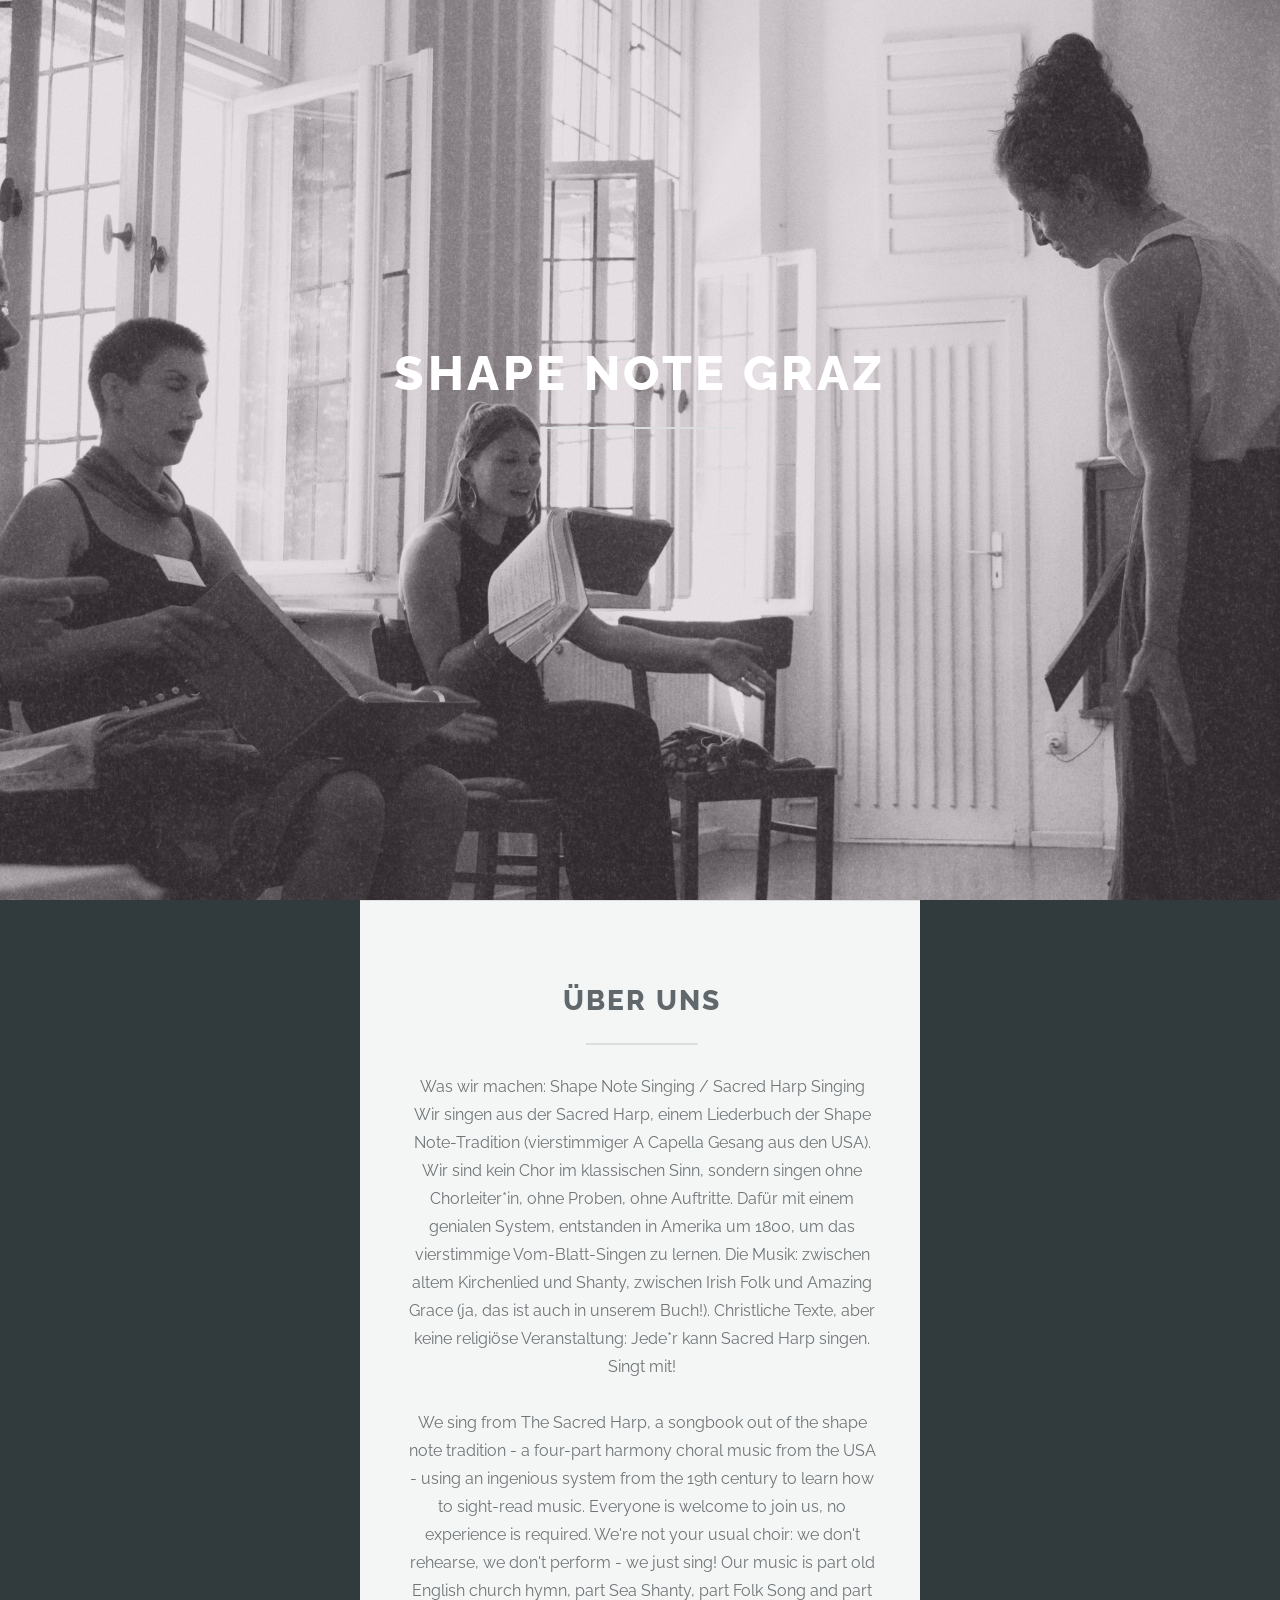
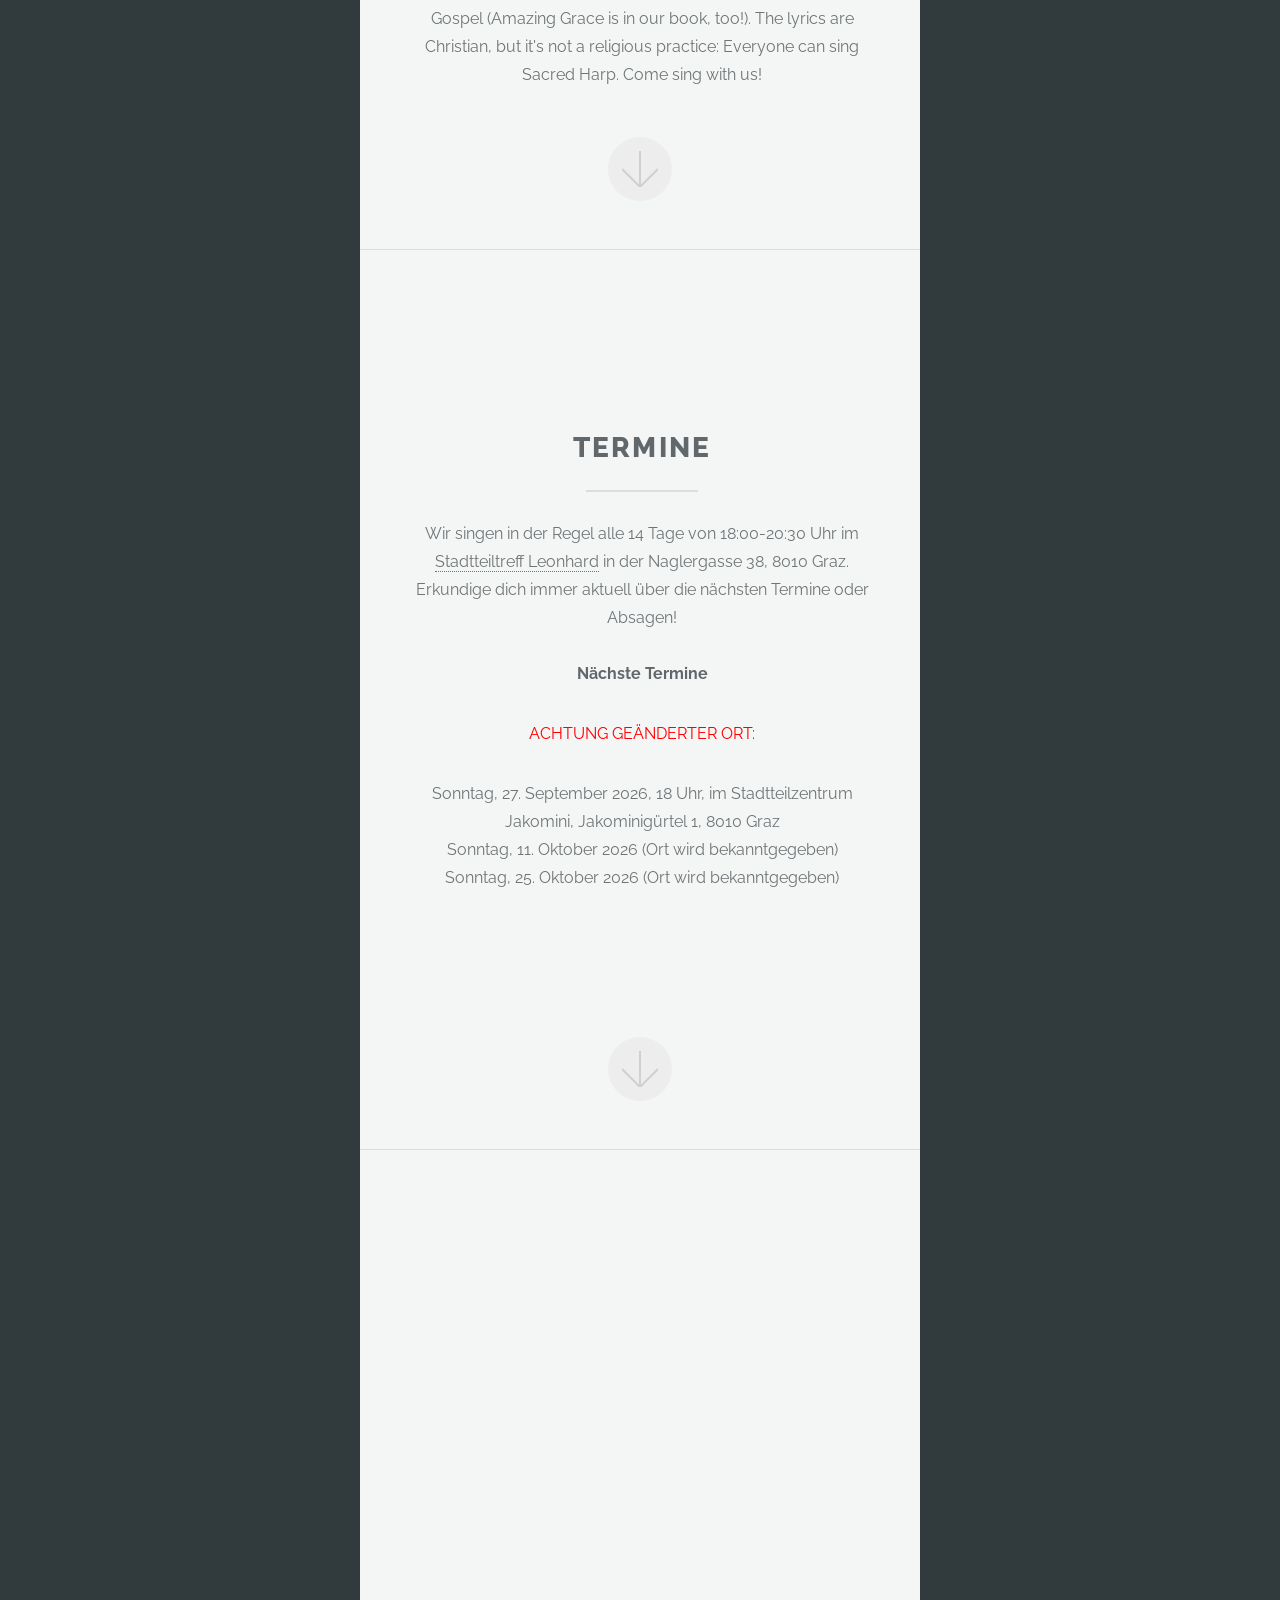
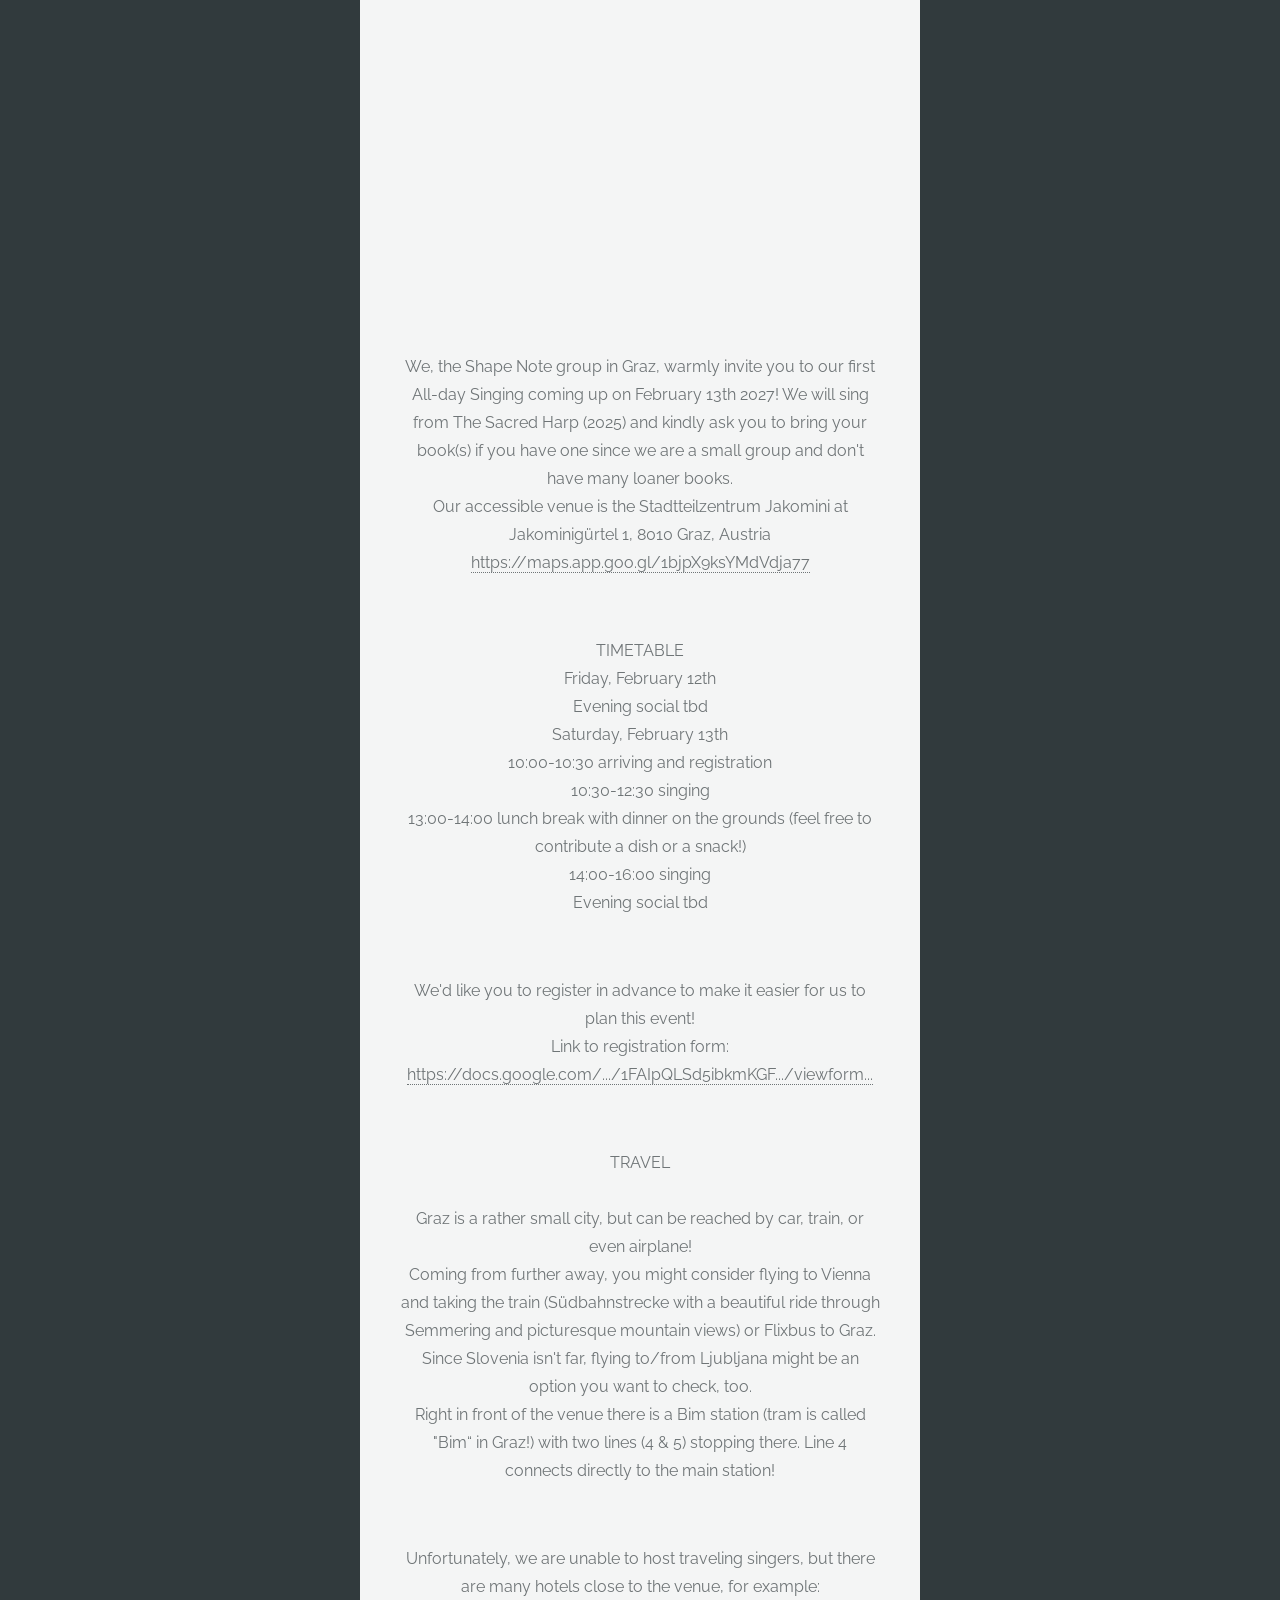
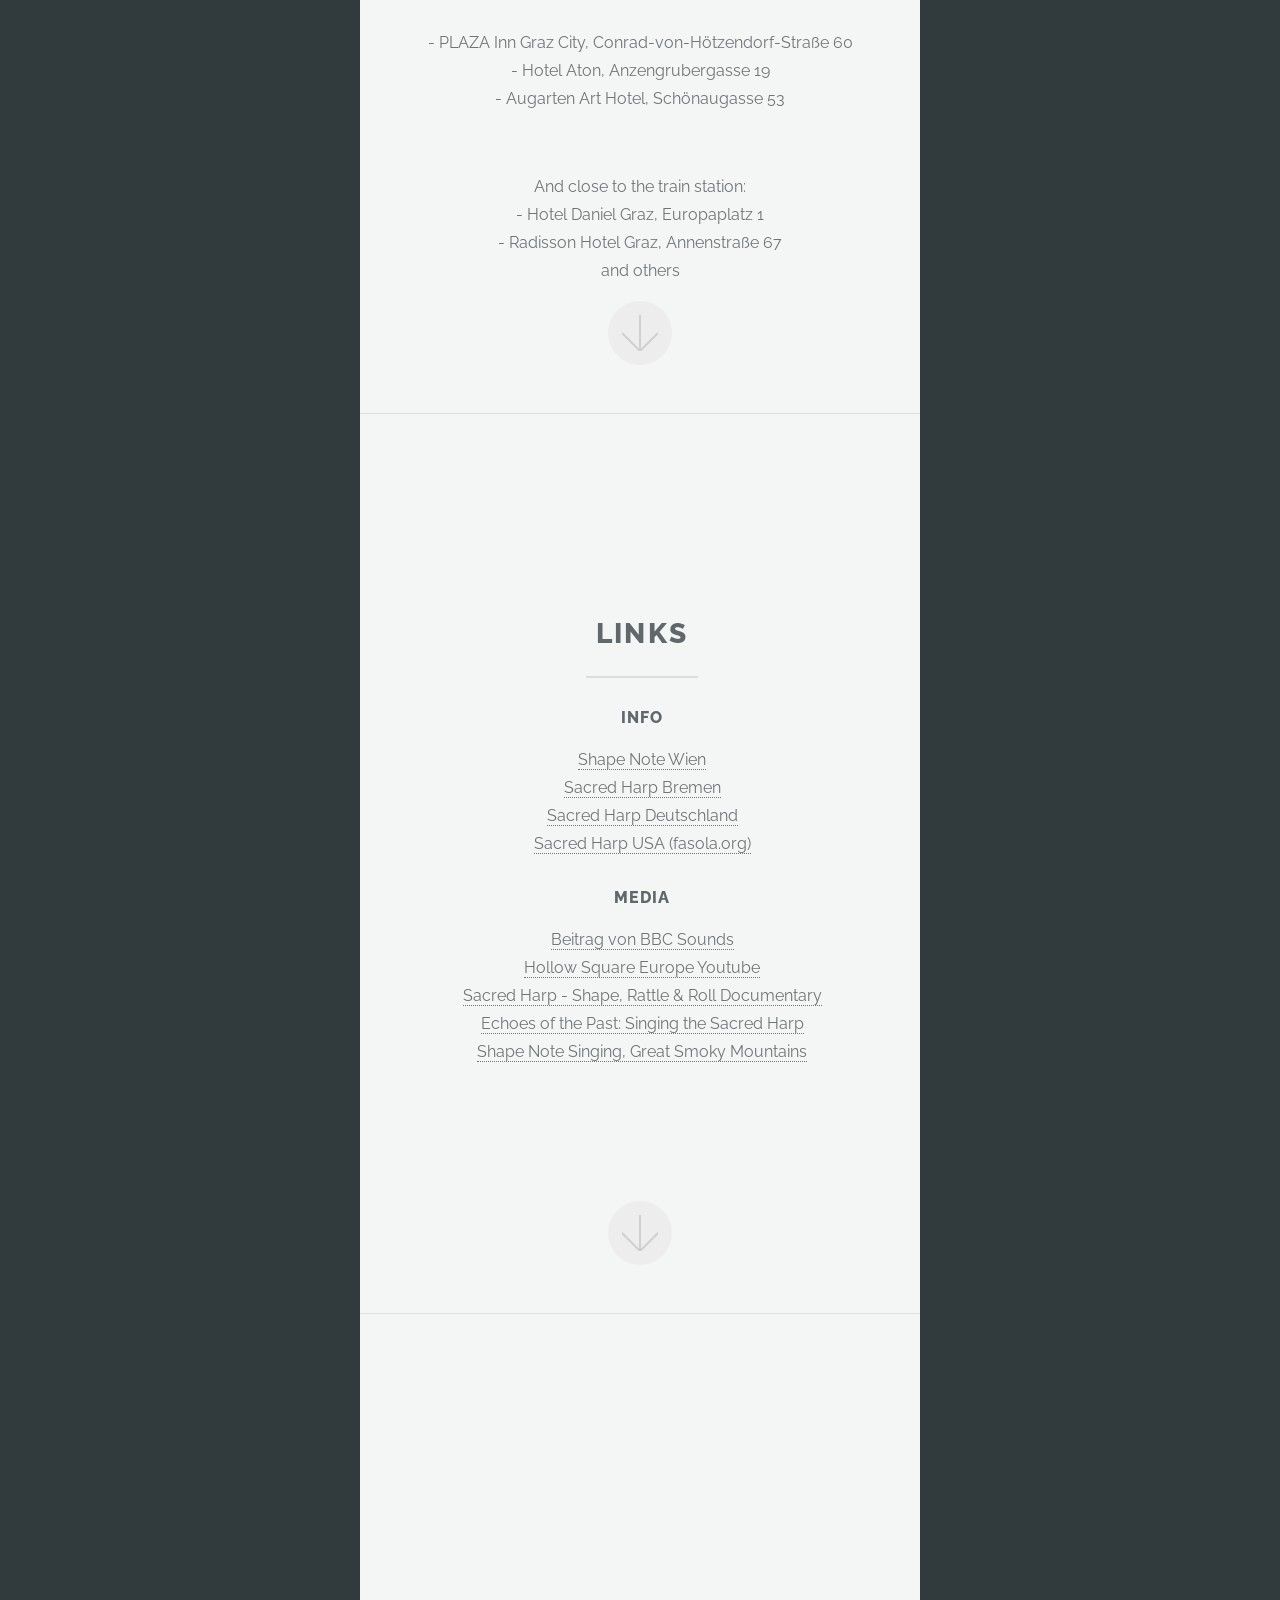
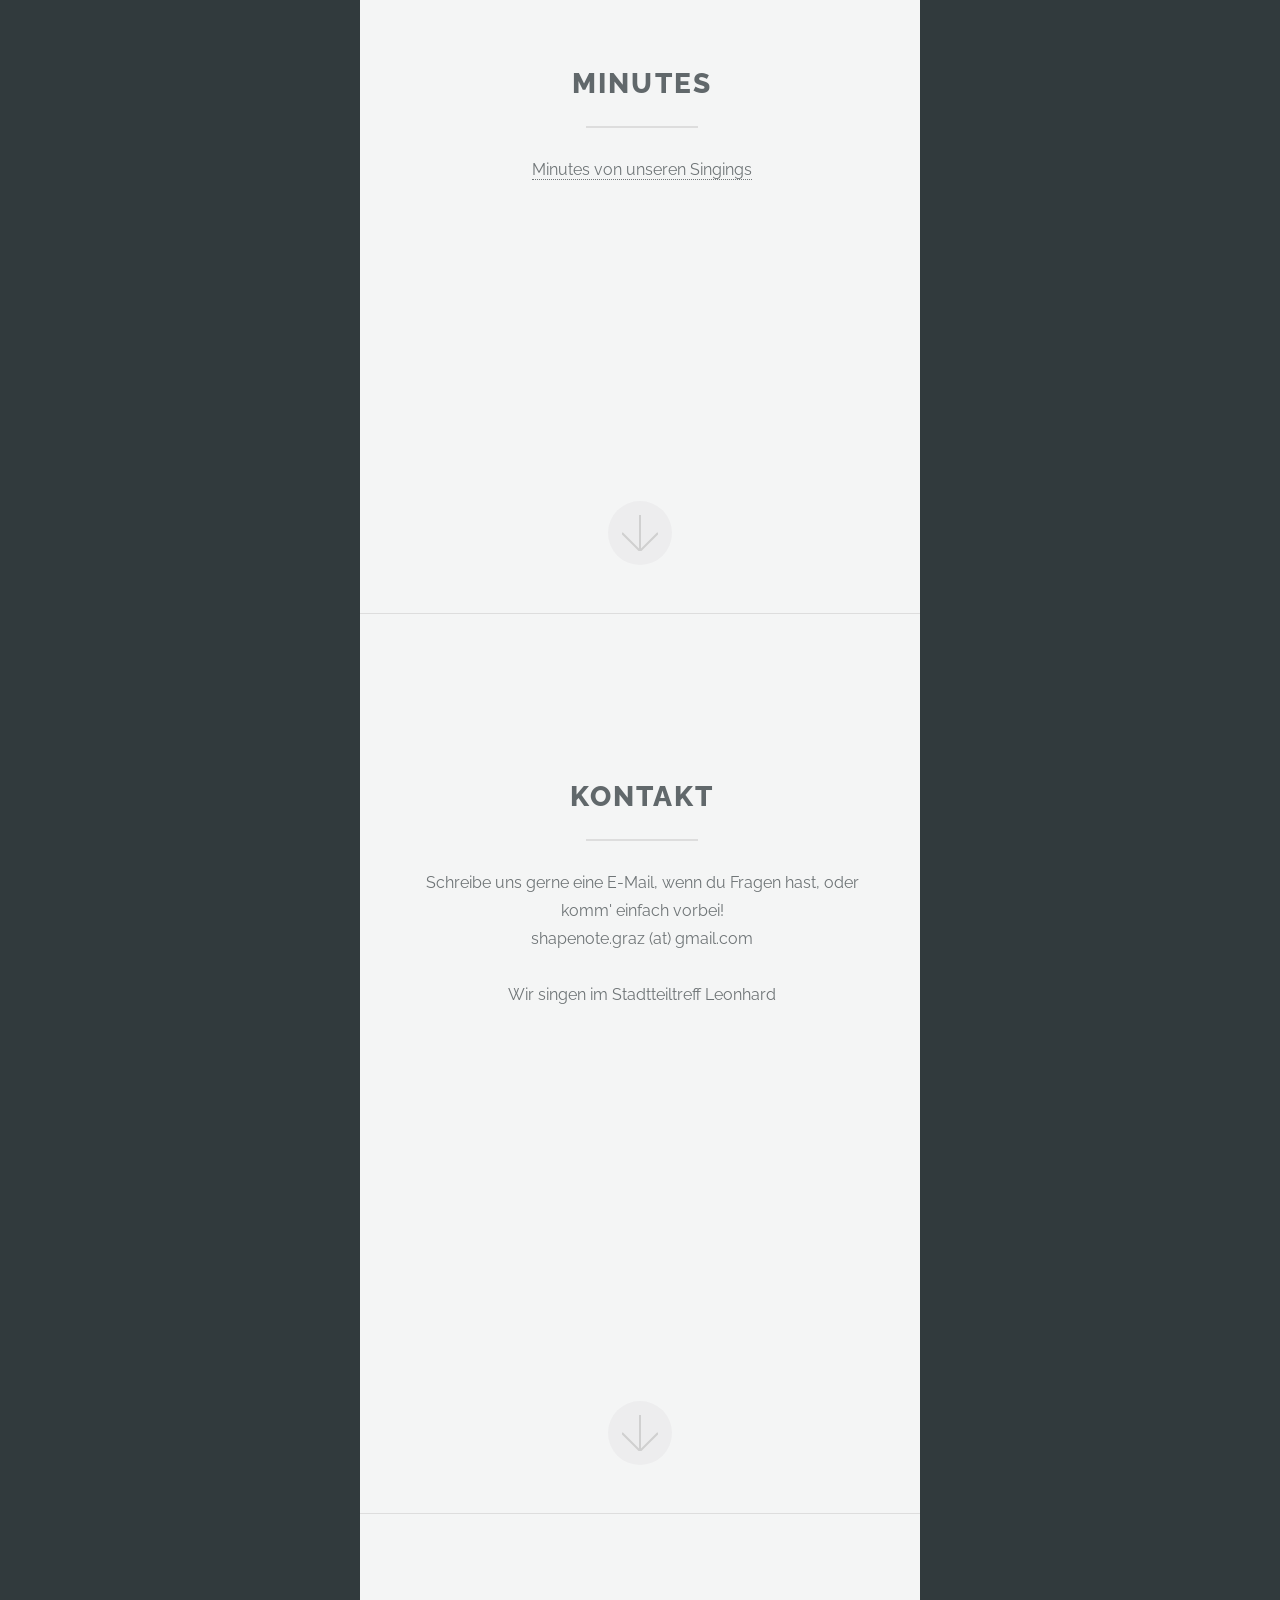
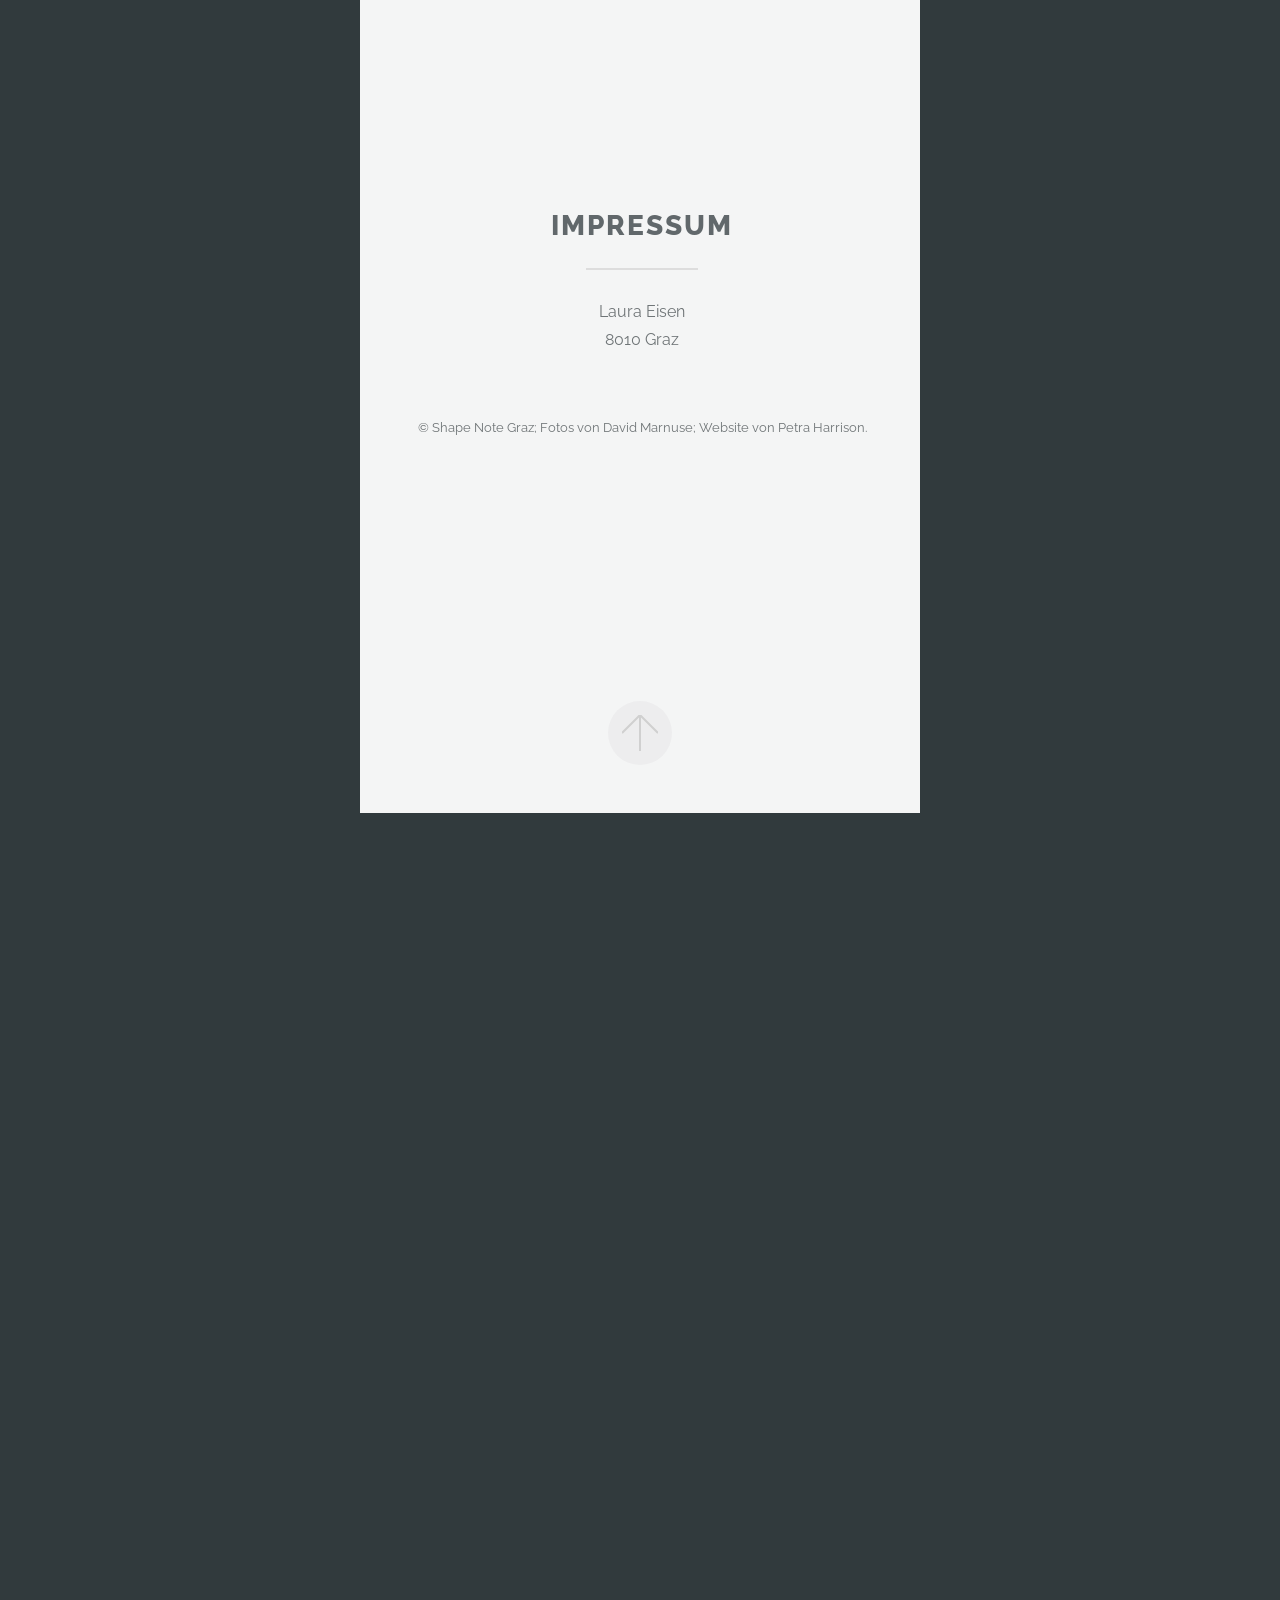
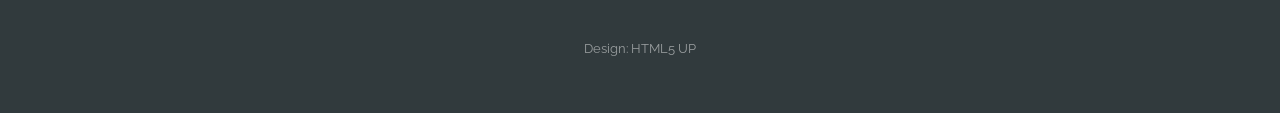
==== shapenotegraz.html @ 4dde1f12 "file name change" ====
<!DOCTYPE HTML>
<!--
	Highlights by HTML5 UP
	html5up.net | @ajlkn
	Free for personal and commercial use under the CCA 3.0 license (html5up.net/license)
-->
<html>
	<head>
		<title>Shape Note Graz</title>
		<meta charset="utf-8" />
		<meta name="viewport" content="width=device-width, initial-scale=1, user-scalable=no" />
		<link rel="stylesheet" href="assets/css/main.css" />
	</head>
	<body class="is-preload">

		<!-- Header -->
			<section id="header">
				<header class="major">
					<h1>Shape Note Graz</h1>
				</header>

			</section>

		<!-- One -->
			<section id="one" class="main special">
				<div class="container">
					<span class="image fit primary"><img src="images/shapenotegraz_02.jpg" alt="" /></span>
					<div class="content">
						<header class="major">
							<h2>Über uns</h2>
						</header>
						<p>Was wir machen:
Shape Note Singing / Sacred Harp Singing<br>
Wir singen aus der Sacred Harp, einem Liederbuch der Shape Note-Tradition (vierstimmiger A Capella Gesang aus den USA). Wir sind kein Chor im klassischen Sinn, sondern singen ohne Chorleiter*in, ohne Proben, ohne Auftritte. Dafür mit einem genialen System, entstanden in Amerika um 1800, um das vierstimmige Vom-Blatt-Singen zu lernen. Die Musik: zwischen altem Kirchenlied und Shanty, zwischen Irish Folk und Amazing Grace (ja, das ist auch in unserem Buch!). Christliche Texte, aber keine religiöse Veranstaltung: Jede*r kann Sacred Harp singen. Singt mit!
<br>
<br>
We sing from The Sacred Harp, a songbook out of the shape note tradition - a four-part harmony choral music from the USA - using an ingenious system from the 19th century to learn how to sight-read music. Everyone is welcome to join us, no experience is required. We're not your usual choir: we don't rehearse, we don't perform - we just sing! Our music is part old English church hymn, part Sea Shanty, part Folk Song and part Gospel (Amazing Grace is in our book, too!). The lyrics are Christian, but it's not a religious practice: Everyone can sing Sacred Harp. Come sing with us!</p>
					</div>
					<a href="#two" class="goto-next scrolly">Weiter</a>
				</div>
			</section>

		<!-- Two -->
			<section id="two" class="main special">
				<div class="container">
					<span class="image fit primary"><img src="images/shapenotegraz_03.jpg" alt="" /></span>
					<div class="content">
						<header class="major">
							<h2>Termine</h2>
						</header>
						<p>Wir singen in der Regel alle 14 Tage von 18:00-20:30 Uhr im <a href="https://www.jukus.at/stadtteilarbeit/stadtteiltreff/" target="_blank">Stadtteiltreff Leonhard</a> in der Naglergasse 38, 8010 Graz. Erkundige dich immer aktuell über die nächsten Termine oder Absagen!
						<br>
						<br>
						<strong>Nächste Termine</strong>
							<br><p style="color: red;">ACHTUNG GEÄNDERTER ORT:</p> Sonntag, 27. September 2026, 18 Uhr, im Stadtteilzentrum Jakomini, Jakominigürtel 1, 8010 Graz
							<br>Sonntag, 11. Oktober 2026 (Ort wird bekanntgegeben)
							<br>Sonntag, 25. Oktober 2026 (Ort wird bekanntgegeben)
						

					</p>
					</div>
					<a href="#three" class="goto-next scrolly">Weiter</a>
				</div>
			</section>

<!-- Three -->
			<section id="three" class="main special">
				<div class="container">
					<span class="image fit primary"><img src="images/shapenotegraz_03.jpg" alt="" /></span>
					<p>
    <meta charset="utf-8">
</p>
<div>We, the Shape Note group in Graz, warmly invite you to our first All-day Singing coming up on February 13th 2027! We will sing from The Sacred Harp (2025) and kindly ask you to bring your book(s) if you have one since we are a small group and don&apos;t have many loaner books.</div>
<div>Our accessible venue is the Stadtteilzentrum Jakomini at Jakominig&uuml;rtel 1, 8010 Graz, Austria<br><a href="https://maps.app.goo.gl/1bjpX9ksYMdVdja77?fbclid=IwcGRvZgFleHRuA2FlbQIxMABicmlkETFpenhQZmlWSTgyakZOYlNnc3J0YwZhcHBfaWQQMjIyMDM5MTc4ODIwMDg5MgABHivh0VmYh7okd20HpVnqXxrC7G23jmbA12xNyTAiOczhurMDBOt3vcoU32hv_aem_7ZJuHfBZruuhjEPAvMEb1A" rel="nofollow noreferrer" role="link" tabindex="0" target="_blank">https://maps.app.goo.gl/1bjpX9ksYMdVdja77</a></div>
<p><br></p>
<div>TIMETABLE</div>
<div>Friday, February 12th<br>Evening social tbd</div>
<div>Saturday, February 13th<br>10:00-10:30 arriving and registration<br>10:30-12:30 singing<br>13:00-14:00 lunch break with dinner on the grounds (feel free to contribute a dish or a snack!)<br>14:00-16:00 singing</div>
<div>Evening social tbd</div>
<p><br></p>
<div>We&apos;d like you to register in advance to make it easier for us to plan this event!<br>Link to registration form: <a href="https://docs.google.com/forms/d/e/1FAIpQLSd5ibkmKGFxCad-n-oik8t7WnDKS9aViNaMLVV2ccDIF7bvhA/viewform?usp=publish-editor" rel="nofollow noreferrer" role="link" tabindex="0" target="_blank">https://docs.google.com/.../1FAIpQLSd5ibkmKGF.../viewform...</a></div>
<p><br></p>
<div>TRAVEL<br><br>Graz is a rather small city, but can be reached by car, train, or even airplane!<br>Coming from further away, you might consider flying to Vienna and taking the train (S&uuml;dbahnstrecke with a beautiful ride through Semmering and picturesque mountain views) or Flixbus to Graz.<br>Since Slovenia isn&apos;t far, flying to/from Ljubljana might be an option you want to check, too.</div>
<div>Right in front of the venue there is a Bim station (tram is called &quot;Bim&ldquo; in Graz!) with two lines (4 &amp; 5) stopping there. Line 4 connects directly to the main station!</div>
<p><br></p>
<div>Unfortunately, we are unable to host traveling singers, but there are many hotels close to the venue, for example:<br><br>- PLAZA Inn Graz City, Conrad-von-H&ouml;tzendorf-Stra&szlig;e 60<br>- Hotel Aton, Anzengrubergasse 19<br>- Augarten Art Hotel, Sch&ouml;naugasse 53</div>
<p><br></p>
<div>And close to the train station:<br>- Hotel Daniel Graz, Europaplatz 1<br>- Radisson Hotel Graz, Annenstra&szlig;e 67<br>and others</div>
					<a href="#four" class="goto-next scrolly">Weiter</a>
				</div>
			</section>



	<!-- Four -->
			<section id="four" class="main special">
				<div class="container">
					<span class="image fit primary"><img src="images/shapenotegraz_04.jpeg" alt="" /></span>
					<div class="content">
						<header class="major">
							<h2>Links</h2>
						</header>
					<h3>Info</h3>	
  							<a href="https://shapenote.wien/" target="_blank">Shape Note Wien</a><br>
 							<a href="https://sacredharpbremen.org/" target="_blank">Sacred Harp Bremen</a><br>
							<a href="https://sacredharp.de/" target="_blank">Sacred Harp Deutschland</a><br>
							<a href="https://fasola.org/" target="_blank">Sacred Harp USA (fasola.org)</a><br>
					<br><h3>Media</h3>
							<a href="https://www.bbc.co.uk/sounds/play/w3ct6vnp/" target="_blank">Beitrag von BBC Sounds</a><br>
							<a href="https://www.youtube.com/@hollow_squareEU" target="_blank">Hollow Square Europe Youtube</a><br>
							<a href="https://youtu.be/0J63JvsVFoU?si=hlC-8T3B5l9cWjAL" target="_blank">Sacred Harp - Shape, Rattle & Roll Documentary</a><br>
							<a href="https://youtu.be/s52JDzvIEBg?si=X5OTwfvTvxNDacWZ" target="_blank">Echoes of the Past: Singing the Sacred Harp</a><br>
							<a href="https://youtu.be/FyrUhdBHOg8?si=x1tKJuThgXxLwzIJ" target="_blank">Shape Note Singing, Great Smoky Mountains</a><br>

					</div>
					<a href="#five" class="goto-next scrolly">Weiter</a>
				</div>
			</section>


			<!-- Five -->
			<section id="five" class="main special">
				<div class="container">
					<span class="image fit primary"><img src="images/shapenotegraz_05.jpeg" alt="" /></span>
					<div class="content">
						<header class="major">
							<h2>Minutes</h2>
						</header>
						<p><a href="https://docs.google.com/document/d/1fqN2V4uMs_wAo0e02vJDBTc4wzVezlDKm-hyDaYhWDU/edit?tab=t.0" target="_blank">Minutes von unseren Singings</a></p>
						<ul class="icons-grid">
						</ul>
					</div>
					<a href="#six" class="goto-next scrolly">Weiter</a>
				</div>
			</section>

		<!-- Six -->
			<section id="six" class="main special">
				<div class="container">
					<span class="image fit primary"><img src="images/shapenotegraz_06.jpeg" alt="" /></span>
					<div class="content">
						<header class="major">
							<h2>Kontakt</h2>
						</header>
						<p>Schreibe uns gerne eine E-Mail, wenn du Fragen hast, oder komm' einfach vorbei!
							<br>
							shapenote.graz (at) gmail.com
						<br>
						<br>
						Wir singen im Stadtteiltreff Leonhard<br><br>
						<iframe src="https://www.google.com/maps/embed?pb=!1m18!1m12!1m3!1d2717.5185277195806!2d15.452079375854352!3d47.069294371145574!2m3!1f0!2f0!3f0!3m2!1i1024!2i768!4f13.1!3m3!1m2!1s0x476e4bd2e74c7739%3A0xbff4436b59f023fa!2sStadtteiltreff%20Leonhard!5e0!3m2!1sen!2sde!4v1752093293242!5m2!1sen!2sde" width="300" height="225" style="border:0;" allowfullscreen="" loading="lazy" referrerpolicy="no-referrer-when-downgrade"></iframe>
						
						</p>
					</div>
					<a href="#seven" class="goto-next scrolly">Weiter</a>
				</div>
			</section>

		<!-- Seven -->
			<section id="seven" class="main special">
				<div class="container">
					<span class="image fit primary"><img src="images/shapenotegraz_08.jpeg" alt="" /></span>
					<div class="content">
						<header class="major">
							<h2>Impressum</h2>
						</header>
						<p>Laura Eisen<br>
						8010 Graz<br><br>
						<p style="font-size:80%;">&copy; Shape Note Graz; Fotos von David Marnuse; Website von Petra Harrison.</p>
						</p>
					</div>
					<a href="#one" class="goto-top scrolly">Nach oben</a>
				</div>
			</section>

		<!-- Footer -->
			<section id="footer">
				<footer>	
					<ul class="copyright">
						<li>Design: HTML5 UP</li>
					</ul>
				</footer>
			</section>

		<!-- Scripts -->
			<script src="assets/js/jquery.min.js"></script>
			<script src="assets/js/jquery.scrollex.min.js"></script>
			<script src="assets/js/jquery.scrolly.min.js"></script>
			<script src="assets/js/browser.min.js"></script>
			<script src="assets/js/breakpoints.min.js"></script>
			<script src="assets/js/util.js"></script>
			<script src="assets/js/main.js"></script>

	</body>
</html>
---- assets/css/main.css ----
@import url("fontawesome-all.min.css");
@import url("https://fonts.googleapis.com/css?family=Raleway:400,400italic,700,800");

/*
	Highlights by HTML5 UP
	html5up.net | @ajlkn
	Free for personal and commercial use under the CCA 3.0 license (html5up.net/license)
*/

html, body, div, span, applet, object,
iframe, h1, h2, h3, h4, h5, h6, p, blockquote,
pre, a, abbr, acronym, address, big, cite,
code, del, dfn, em, img, ins, kbd, q, s, samp,
small, strike, strong, sub, sup, tt, var, b,
u, i, center, dl, dt, dd, ol, ul, li, fieldset,
form, label, legend, table, caption, tbody,
tfoot, thead, tr, th, td, article, aside,
canvas, details, embed, figure, figcaption,
footer, header, hgroup, menu, nav, output, ruby,
section, summary, time, mark, audio, video {
	margin: 0;
	padding: 0;
	border: 0;
	font-size: 100%;
	font: inherit;
	vertical-align: baseline;}

article, aside, details, figcaption, figure,
footer, header, hgroup, menu, nav, section {
	display: block;}

body {
	line-height: 1;
}

ol, ul {
	list-style: none;
}

blockquote, q {
	quotes: none;
}

	blockquote:before, blockquote:after, q:before, q:after {
		content: '';
		content: none;
	}

table {
	border-collapse: collapse;
	border-spacing: 0;
}

body {
	-webkit-text-size-adjust: none;
}

mark {
	background-color: transparent;
	color: inherit;
}

input::-moz-focus-inner {
	border: 0;
	padding: 0;
}

input, select, textarea {
	-moz-appearance: none;
	-webkit-appearance: none;
	-ms-appearance: none;
	appearance: none;
}

/* Basic */

	html {
		box-sizing: border-box;
	}

	*, *:before, *:after {
		box-sizing: inherit;
	}

	html {
		background-color: #313a3d;
		background-attachment: fixed,						fixed;
		background-image: url("images/overlay.png"), url("../../images/shapenotegraz_01.jpg");
		background-position: top left,					center center;
		background-repeat: repeat,						none;
		background-size: auto,						cover;
	}

	html.is-preload *, html.is-preload *:before, html.is-preload *:after {
		-moz-animation: none !important;
		-webkit-animation: none !important;
		-ms-animation: none !important;
		animation: none !important;
		-moz-transition: none !important;
		-webkit-transition: none !important;
		-ms-transition: none !important;
		transition: none !important;
	}

	html.is-touch {
		height: 100vh;
		overflow: hidden;
	}

		html.is-touch #wrapper {
			-webkit-backface-visibility: hidden;
			-webkit-overflow-scrolling: touch;
			-webkit-transform: translate3d(0, 0, 0);
			height: 100vh;
			overflow: auto;
		}

	body, input, select, textarea {
		color: #6f7577;
		font-family: "Raleway", "Helvetica", sans-serif;
		font-size: 15pt;
		font-weight: 400;
		line-height: 1.75em;
	}

	a {
		-moz-transition: color 0.2s ease-in-out, border-bottom-color 0.2s ease-in-out;
		-webkit-transition: color 0.2s ease-in-out, border-bottom-color 0.2s ease-in-out;
		-ms-transition: color 0.2s ease-in-out, border-bottom-color 0.2s ease-in-out;
		transition: color 0.2s ease-in-out, border-bottom-color 0.2s ease-in-out;
		border-bottom: dotted 1px;
		color: #6f7577;
		text-decoration: none;
	}

		a:hover {
			border-bottom-color: transparent !important;
			color: #2b2d2e !important;
			text-decoration: none;
		}

	strong, b {
		color: #61686b;
		font-weight: 700;
	}

	em, i {
		font-style: italic;
	}

	p {
		margin: 0 0 2em 0;
	}

	h1, h2, h3, h4, h5, h6 {
		color: #61686b;
		font-weight: 800;
		letter-spacing: 0.075em;
		line-height: 1em;
		margin: 0 0 1em 0;
		text-transform: uppercase;
	}

		h1 a, h2 a, h3 a, h4 a, h5 a, h6 a {
			color: inherit;
			text-decoration: none;
		}

	h2 {
		font-size: 1.75em;
		line-height: 1.5em;
	}

	h3 {
		font-size: 1em;
		line-height: 1.5em;
	}

	h4 {
		font-size: 0.9em;
		line-height: 1.5em;
	}

	h5 {
		font-size: 0.8em;
		line-height: 1.5em;
	}

	h6 {
		font-size: 0.7em;
		line-height: 1.5em;
	}

	sub {
		font-size: 0.8em;
		position: relative;
		top: 0.5em;
	}

	sup {
		font-size: 0.8em;
		position: relative;
		top: -0.5em;
	}

	hr {
		border: 0;
		border-bottom: solid 1px #dddddd;
		margin: 2em 0;
	}

		hr.major {
			margin: 3em 0;
		}

	blockquote {
		border-left: solid 6px #dddddd;
		font-style: italic;
		margin: 0 0 2em 0;
		padding: 0.5em 0 0.5em 1.5em;
	}

	code {
		background: rgba(144, 144, 144, 0.075);
		font-family: "Courier New", monospace;
		font-size: 0.9em;
		margin: 0 0.25em;
		padding: 0.25em 0.65em;
	}

	pre {
		-webkit-overflow-scrolling: touch;
		font-family: "Courier New", monospace;
		font-size: 0.9em;
		margin: 0 0 2em 0;
	}

		pre code {
			display: block;
			line-height: 1.75em;
			padding: 1em 1.5em;
			overflow-x: auto;
		}

	.align-left {
		text-align: left;
	}

	.align-center {
		text-align: center;
	}

	.align-right {
		text-align: right;
	}

/* Container */

	.container {
		margin: 0 auto;
		max-width: calc(100% - 4em);
		width: 35em;
	}

		.container.xsmall {
			width: 8.75em;
		}

		.container.small {
			width: 17.5em;
		}

		.container.medium {
			width: 26.25em;
		}

		.container.large {
			width: 43.75em;
		}

		.container.xlarge {
			width: 52.5em;
		}

		.container.max {
			width: 100%;
		}

		@media screen and (max-width: 980px) {

			.container {
				width: 80% !important;
				max-width: 100% !important;
			}

		}

		@media screen and (max-width: 480px) {

			.container {
				width: 100% !important;
			}

		}

/* Row */

	.row {
		display: flex;
		flex-wrap: wrap;
		box-sizing: border-box;
		align-items: stretch;
	}

		.row > * {
			box-sizing: border-box;
		}

		.row.gtr-uniform > * > :last-child {
			margin-bottom: 0;
		}

		.row.aln-left {
			justify-content: flex-start;
		}

		.row.aln-center {
			justify-content: center;
		}

		.row.aln-right {
			justify-content: flex-end;
		}

		.row.aln-top {
			align-items: flex-start;
		}

		.row.aln-middle {
			align-items: center;
		}

		.row.aln-bottom {
			align-items: flex-end;
		}

		.row > .imp {
			order: -1;
		}

		.row > .col-1 {
			width: 8.33333%;
		}

		.row > .off-1 {
			margin-left: 8.33333%;
		}

		.row > .col-2 {
			width: 16.66667%;
		}

		.row > .off-2 {
			margin-left: 16.66667%;
		}

		.row > .col-3 {
			width: 25%;
		}

		.row > .off-3 {
			margin-left: 25%;
		}

		.row > .col-4 {
			width: 33.33333%;
		}

		.row > .off-4 {
			margin-left: 33.33333%;
		}

		.row > .col-5 {
			width: 41.66667%;
		}

		.row > .off-5 {
			margin-left: 41.66667%;
		}

		.row > .col-6 {
			width: 50%;
		}

		.row > .off-6 {
			margin-left: 50%;
		}

		.row > .col-7 {
			width: 58.33333%;
		}

		.row > .off-7 {
			margin-left: 58.33333%;
		}

		.row > .col-8 {
			width: 66.66667%;
		}

		.row > .off-8 {
			margin-left: 66.66667%;
		}

		.row > .col-9 {
			width: 75%;
		}

		.row > .off-9 {
			margin-left: 75%;
		}

		.row > .col-10 {
			width: 83.33333%;
		}

		.row > .off-10 {
			margin-left: 83.33333%;
		}

		.row > .col-11 {
			width: 91.66667%;
		}

		.row > .off-11 {
			margin-left: 91.66667%;
		}

		.row > .col-12 {
			width: 100%;
		}

		.row > .off-12 {
			margin-left: 100%;
		}

		.row.gtr-0 {
			margin-top: 0;
			margin-left: 0em;
		}

			.row.gtr-0 > * {
				padding: 0 0 0 0em;
			}

			.row.gtr-0.gtr-uniform {
				margin-top: 0em;
			}

				.row.gtr-0.gtr-uniform > * {
					padding-top: 0em;
				}

		.row.gtr-25 {
			margin-top: 0;
			margin-left: -0.375em;
		}

			.row.gtr-25 > * {
				padding: 0 0 0 0.375em;
			}

			.row.gtr-25.gtr-uniform {
				margin-top: -0.375em;
			}

				.row.gtr-25.gtr-uniform > * {
					padding-top: 0.375em;
				}

		.row.gtr-50 {
			margin-top: 0;
			margin-left: -0.75em;
		}

			.row.gtr-50 > * {
				padding: 0 0 0 0.75em;
			}

			.row.gtr-50.gtr-uniform {
				margin-top: -0.75em;
			}

				.row.gtr-50.gtr-uniform > * {
					padding-top: 0.75em;
				}

		.row {
			margin-top: 0;
			margin-left: -1.5em;
		}

			.row > * {
				padding: 0 0 0 1.5em;
			}

			.row.gtr-uniform {
				margin-top: -1.5em;
			}

				.row.gtr-uniform > * {
					padding-top: 1.5em;
				}

		.row.gtr-150 {
			margin-top: 0;
			margin-left: -2.25em;
		}

			.row.gtr-150 > * {
				padding: 0 0 0 2.25em;
			}

			.row.gtr-150.gtr-uniform {
				margin-top: -2.25em;
			}

				.row.gtr-150.gtr-uniform > * {
					padding-top: 2.25em;
				}

		.row.gtr-200 {
			margin-top: 0;
			margin-left: -3em;
		}

			.row.gtr-200 > * {
				padding: 0 0 0 3em;
			}

			.row.gtr-200.gtr-uniform {
				margin-top: -3em;
			}

				.row.gtr-200.gtr-uniform > * {
					padding-top: 3em;
				}

		@media screen and (max-width: 1680px) {

			.row {
				display: flex;
				flex-wrap: wrap;
				box-sizing: border-box;
				align-items: stretch;
			}

				.row > * {
					box-sizing: border-box;
				}

				.row.gtr-uniform > * > :last-child {
					margin-bottom: 0;
				}

				.row.aln-left {
					justify-content: flex-start;
				}

				.row.aln-center {
					justify-content: center;
				}

				.row.aln-right {
					justify-content: flex-end;
				}

				.row.aln-top {
					align-items: flex-start;
				}

				.row.aln-middle {
					align-items: center;
				}

				.row.aln-bottom {
					align-items: flex-end;
				}

				.row > .imp-large {
					order: -1;
				}

				.row > .col-1-large {
					width: 8.33333%;
				}

				.row > .off-1-large {
					margin-left: 8.33333%;
				}

				.row > .col-2-large {
					width: 16.66667%;
				}

				.row > .off-2-large {
					margin-left: 16.66667%;
				}

				.row > .col-3-large {
					width: 25%;
				}

				.row > .off-3-large {
					margin-left: 25%;
				}

				.row > .col-4-large {
					width: 33.33333%;
				}

				.row > .off-4-large {
					margin-left: 33.33333%;
				}

				.row > .col-5-large {
					width: 41.66667%;
				}

				.row > .off-5-large {
					margin-left: 41.66667%;
				}

				.row > .col-6-large {
					width: 50%;
				}

				.row > .off-6-large {
					margin-left: 50%;
				}

				.row > .col-7-large {
					width: 58.33333%;
				}

				.row > .off-7-large {
					margin-left: 58.33333%;
				}

				.row > .col-8-large {
					width: 66.66667%;
				}

				.row > .off-8-large {
					margin-left: 66.66667%;
				}

				.row > .col-9-large {
					width: 75%;
				}

				.row > .off-9-large {
					margin-left: 75%;
				}

				.row > .col-10-large {
					width: 83.33333%;
				}

				.row > .off-10-large {
					margin-left: 83.33333%;
				}

				.row > .col-11-large {
					width: 91.66667%;
				}

				.row > .off-11-large {
					margin-left: 91.66667%;
				}

				.row > .col-12-large {
					width: 100%;
				}

				.row > .off-12-large {
					margin-left: 100%;
				}

				.row.gtr-0 {
					margin-top: 0;
					margin-left: 0em;
				}

					.row.gtr-0 > * {
						padding: 0 0 0 0em;
					}

					.row.gtr-0.gtr-uniform {
						margin-top: 0em;
					}

						.row.gtr-0.gtr-uniform > * {
							padding-top: 0em;
						}

				.row.gtr-25 {
					margin-top: 0;
					margin-left: -0.375em;
				}

					.row.gtr-25 > * {
						padding: 0 0 0 0.375em;
					}

					.row.gtr-25.gtr-uniform {
						margin-top: -0.375em;
					}

						.row.gtr-25.gtr-uniform > * {
							padding-top: 0.375em;
						}

				.row.gtr-50 {
					margin-top: 0;
					margin-left: -0.75em;
				}

					.row.gtr-50 > * {
						padding: 0 0 0 0.75em;
					}

					.row.gtr-50.gtr-uniform {
						margin-top: -0.75em;
					}

						.row.gtr-50.gtr-uniform > * {
							padding-top: 0.75em;
						}

				.row {
					margin-top: 0;
					margin-left: -1.5em;
				}

					.row > * {
						padding: 0 0 0 1.5em;
					}

					.row.gtr-uniform {
						margin-top: -1.5em;
					}

						.row.gtr-uniform > * {
							padding-top: 1.5em;
						}

				.row.gtr-150 {
					margin-top: 0;
					margin-left: -2.25em;
				}

					.row.gtr-150 > * {
						padding: 0 0 0 2.25em;
					}

					.row.gtr-150.gtr-uniform {
						margin-top: -2.25em;
					}

						.row.gtr-150.gtr-uniform > * {
							padding-top: 2.25em;
						}

				.row.gtr-200 {
					margin-top: 0;
					margin-left: -3em;
				}

					.row.gtr-200 > * {
						padding: 0 0 0 3em;
					}

					.row.gtr-200.gtr-uniform {
						margin-top: -3em;
					}

						.row.gtr-200.gtr-uniform > * {
							padding-top: 3em;
						}

		}

		@media screen and (max-width: 980px) {

			.row {
				display: flex;
				flex-wrap: wrap;
				box-sizing: border-box;
				align-items: stretch;
			}

				.row > * {
					box-sizing: border-box;
				}

				.row.gtr-uniform > * > :last-child {
					margin-bottom: 0;
				}

				.row.aln-left {
					justify-content: flex-start;
				}

				.row.aln-center {
					justify-content: center;
				}

				.row.aln-right {
					justify-content: flex-end;
				}

				.row.aln-top {
					align-items: flex-start;
				}

				.row.aln-middle {
					align-items: center;
				}

				.row.aln-bottom {
					align-items: flex-end;
				}

				.row > .imp-medium {
					order: -1;
				}

				.row > .col-1-medium {
					width: 8.33333%;
				}

				.row > .off-1-medium {
					margin-left: 8.33333%;
				}

				.row > .col-2-medium {
					width: 16.66667%;
				}

				.row > .off-2-medium {
					margin-left: 16.66667%;
				}

				.row > .col-3-medium {
					width: 25%;
				}

				.row > .off-3-medium {
					margin-left: 25%;
				}

				.row > .col-4-medium {
					width: 33.33333%;
				}

				.row > .off-4-medium {
					margin-left: 33.33333%;
				}

				.row > .col-5-medium {
					width: 41.66667%;
				}

				.row > .off-5-medium {
					margin-left: 41.66667%;
				}

				.row > .col-6-medium {
					width: 50%;
				}

				.row > .off-6-medium {
					margin-left: 50%;
				}

				.row > .col-7-medium {
					width: 58.33333%;
				}

				.row > .off-7-medium {
					margin-left: 58.33333%;
				}

				.row > .col-8-medium {
					width: 66.66667%;
				}

				.row > .off-8-medium {
					margin-left: 66.66667%;
				}

				.row > .col-9-medium {
					width: 75%;
				}

				.row > .off-9-medium {
					margin-left: 75%;
				}

				.row > .col-10-medium {
					width: 83.33333%;
				}

				.row > .off-10-medium {
					margin-left: 83.33333%;
				}

				.row > .col-11-medium {
					width: 91.66667%;
				}

				.row > .off-11-medium {
					margin-left: 91.66667%;
				}

				.row > .col-12-medium {
					width: 100%;
				}

				.row > .off-12-medium {
					margin-left: 100%;
				}

				.row.gtr-0 {
					margin-top: 0;
					margin-left: 0em;
				}

					.row.gtr-0 > * {
						padding: 0 0 0 0em;
					}

					.row.gtr-0.gtr-uniform {
						margin-top: 0em;
					}

						.row.gtr-0.gtr-uniform > * {
							padding-top: 0em;
						}

				.row.gtr-25 {
					margin-top: 0;
					margin-left: -0.375em;
				}

					.row.gtr-25 > * {
						padding: 0 0 0 0.375em;
					}

					.row.gtr-25.gtr-uniform {
						margin-top: -0.375em;
					}

						.row.gtr-25.gtr-uniform > * {
							padding-top: 0.375em;
						}

				.row.gtr-50 {
					margin-top: 0;
					margin-left: -0.75em;
				}

					.row.gtr-50 > * {
						padding: 0 0 0 0.75em;
					}

					.row.gtr-50.gtr-uniform {
						margin-top: -0.75em;
					}

						.row.gtr-50.gtr-uniform > * {
							padding-top: 0.75em;
						}

				.row {
					margin-top: 0;
					margin-left: -1.5em;
				}

					.row > * {
						padding: 0 0 0 1.5em;
					}

					.row.gtr-uniform {
						margin-top: -1.5em;
					}

						.row.gtr-uniform > * {
							padding-top: 1.5em;
						}

				.row.gtr-150 {
					margin-top: 0;
					margin-left: -2.25em;
				}

					.row.gtr-150 > * {
						padding: 0 0 0 2.25em;
					}

					.row.gtr-150.gtr-uniform {
						margin-top: -2.25em;
					}

						.row.gtr-150.gtr-uniform > * {
							padding-top: 2.25em;
						}

				.row.gtr-200 {
					margin-top: 0;
					margin-left: -3em;
				}

					.row.gtr-200 > * {
						padding: 0 0 0 3em;
					}

					.row.gtr-200.gtr-uniform {
						margin-top: -3em;
					}

						.row.gtr-200.gtr-uniform > * {
							padding-top: 3em;
						}

		}

		@media screen and (max-width: 736px) {

			.row {
				display: flex;
				flex-wrap: wrap;
				box-sizing: border-box;
				align-items: stretch;
			}

				.row > * {
					box-sizing: border-box;
				}

				.row.gtr-uniform > * > :last-child {
					margin-bottom: 0;
				}

				.row.aln-left {
					justify-content: flex-start;
				}

				.row.aln-center {
					justify-content: center;
				}

				.row.aln-right {
					justify-content: flex-end;
				}

				.row.aln-top {
					align-items: flex-start;
				}

				.row.aln-middle {
					align-items: center;
				}

				.row.aln-bottom {
					align-items: flex-end;
				}

				.row > .imp-small {
					order: -1;
				}

				.row > .col-1-small {
					width: 8.33333%;
				}

				.row > .off-1-small {
					margin-left: 8.33333%;
				}

				.row > .col-2-small {
					width: 16.66667%;
				}

				.row > .off-2-small {
					margin-left: 16.66667%;
				}

				.row > .col-3-small {
					width: 25%;
				}

				.row > .off-3-small {
					margin-left: 25%;
				}

				.row > .col-4-small {
					width: 33.33333%;
				}

				.row > .off-4-small {
					margin-left: 33.33333%;
				}

				.row > .col-5-small {
					width: 41.66667%;
				}

				.row > .off-5-small {
					margin-left: 41.66667%;
				}

				.row > .col-6-small {
					width: 50%;
				}

				.row > .off-6-small {
					margin-left: 50%;
				}

				.row > .col-7-small {
					width: 58.33333%;
				}

				.row > .off-7-small {
					margin-left: 58.33333%;
				}

				.row > .col-8-small {
					width: 66.66667%;
				}

				.row > .off-8-small {
					margin-left: 66.66667%;
				}

				.row > .col-9-small {
					width: 75%;
				}

				.row > .off-9-small {
					margin-left: 75%;
				}

				.row > .col-10-small {
					width: 83.33333%;
				}

				.row > .off-10-small {
					margin-left: 83.33333%;
				}

				.row > .col-11-small {
					width: 91.66667%;
				}

				.row > .off-11-small {
					margin-left: 91.66667%;
				}

				.row > .col-12-small {
					width: 100%;
				}

				.row > .off-12-small {
					margin-left: 100%;
				}

				.row.gtr-0 {
					margin-top: 0;
					margin-left: 0em;
				}

					.row.gtr-0 > * {
						padding: 0 0 0 0em;
					}

					.row.gtr-0.gtr-uniform {
						margin-top: 0em;
					}

						.row.gtr-0.gtr-uniform > * {
							padding-top: 0em;
						}

				.row.gtr-25 {
					margin-top: 0;
					margin-left: -0.25em;
				}

					.row.gtr-25 > * {
						padding: 0 0 0 0.25em;
					}

					.row.gtr-25.gtr-uniform {
						margin-top: -0.25em;
					}

						.row.gtr-25.gtr-uniform > * {
							padding-top: 0.25em;
						}

				.row.gtr-50 {
					margin-top: 0;
					margin-left: -0.5em;
				}

					.row.gtr-50 > * {
						padding: 0 0 0 0.5em;
					}

					.row.gtr-50.gtr-uniform {
						margin-top: -0.5em;
					}

						.row.gtr-50.gtr-uniform > * {
							padding-top: 0.5em;
						}

				.row {
					margin-top: 0;
					margin-left: -1em;
				}

					.row > * {
						padding: 0 0 0 1em;
					}

					.row.gtr-uniform {
						margin-top: -1em;
					}

						.row.gtr-uniform > * {
							padding-top: 1em;
						}

				.row.gtr-150 {
					margin-top: 0;
					margin-left: -1.5em;
				}

					.row.gtr-150 > * {
						padding: 0 0 0 1.5em;
					}

					.row.gtr-150.gtr-uniform {
						margin-top: -1.5em;
					}

						.row.gtr-150.gtr-uniform > * {
							padding-top: 1.5em;
						}

				.row.gtr-200 {
					margin-top: 0;
					margin-left: -2em;
				}

					.row.gtr-200 > * {
						padding: 0 0 0 2em;
					}

					.row.gtr-200.gtr-uniform {
						margin-top: -2em;
					}

						.row.gtr-200.gtr-uniform > * {
							padding-top: 2em;
						}

		}

		@media screen and (max-width: 480px) {

			.row {
				display: flex;
				flex-wrap: wrap;
				box-sizing: border-box;
				align-items: stretch;
			}

				.row > * {
					box-sizing: border-box;
				}

				.row.gtr-uniform > * > :last-child {
					margin-bottom: 0;
				}

				.row.aln-left {
					justify-content: flex-start;
				}

				.row.aln-center {
					justify-content: center;
				}

				.row.aln-right {
					justify-content: flex-end;
				}

				.row.aln-top {
					align-items: flex-start;
				}

				.row.aln-middle {
					align-items: center;
				}

				.row.aln-bottom {
					align-items: flex-end;
				}

				.row > .imp-xsmall {
					order: -1;
				}

				.row > .col-1-xsmall {
					width: 8.33333%;
				}

				.row > .off-1-xsmall {
					margin-left: 8.33333%;
				}

				.row > .col-2-xsmall {
					width: 16.66667%;
				}

				.row > .off-2-xsmall {
					margin-left: 16.66667%;
				}

				.row > .col-3-xsmall {
					width: 25%;
				}

				.row > .off-3-xsmall {
					margin-left: 25%;
				}

				.row > .col-4-xsmall {
					width: 33.33333%;
				}

				.row > .off-4-xsmall {
					margin-left: 33.33333%;
				}

				.row > .col-5-xsmall {
					width: 41.66667%;
				}

				.row > .off-5-xsmall {
					margin-left: 41.66667%;
				}

				.row > .col-6-xsmall {
					width: 50%;
				}

				.row > .off-6-xsmall {
					margin-left: 50%;
				}

				.row > .col-7-xsmall {
					width: 58.33333%;
				}

				.row > .off-7-xsmall {
					margin-left: 58.33333%;
				}

				.row > .col-8-xsmall {
					width: 66.66667%;
				}

				.row > .off-8-xsmall {
					margin-left: 66.66667%;
				}

				.row > .col-9-xsmall {
					width: 75%;
				}

				.row > .off-9-xsmall {
					margin-left: 75%;
				}

				.row > .col-10-xsmall {
					width: 83.33333%;
				}

				.row > .off-10-xsmall {
					margin-left: 83.33333%;
				}

				.row > .col-11-xsmall {
					width: 91.66667%;
				}

				.row > .off-11-xsmall {
					margin-left: 91.66667%;
				}

				.row > .col-12-xsmall {
					width: 100%;
				}

				.row > .off-12-xsmall {
					margin-left: 100%;
				}

				.row.gtr-0 {
					margin-top: 0;
					margin-left: 0em;
				}

					.row.gtr-0 > * {
						padding: 0 0 0 0em;
					}

					.row.gtr-0.gtr-uniform {
						margin-top: 0em;
					}

						.row.gtr-0.gtr-uniform > * {
							padding-top: 0em;
						}

				.row.gtr-25 {
					margin-top: 0;
					margin-left: -0.25em;
				}

					.row.gtr-25 > * {
						padding: 0 0 0 0.25em;
					}

					.row.gtr-25.gtr-uniform {
						margin-top: -0.25em;
					}

						.row.gtr-25.gtr-uniform > * {
							padding-top: 0.25em;
						}

				.row.gtr-50 {
					margin-top: 0;
					margin-left: -0.5em;
				}

					.row.gtr-50 > * {
						padding: 0 0 0 0.5em;
					}

					.row.gtr-50.gtr-uniform {
						margin-top: -0.5em;
					}

						.row.gtr-50.gtr-uniform > * {
							padding-top: 0.5em;
						}

				.row {
					margin-top: 0;
					margin-left: -1em;
				}

					.row > * {
						padding: 0 0 0 1em;
					}

					.row.gtr-uniform {
						margin-top: -1em;
					}

						.row.gtr-uniform > * {
							padding-top: 1em;
						}

				.row.gtr-150 {
					margin-top: 0;
					margin-left: -1.5em;
				}

					.row.gtr-150 > * {
						padding: 0 0 0 1.5em;
					}

					.row.gtr-150.gtr-uniform {
						margin-top: -1.5em;
					}

						.row.gtr-150.gtr-uniform > * {
							padding-top: 1.5em;
						}

				.row.gtr-200 {
					margin-top: 0;
					margin-left: -2em;
				}

					.row.gtr-200 > * {
						padding: 0 0 0 2em;
					}

					.row.gtr-200.gtr-uniform {
						margin-top: -2em;
					}

						.row.gtr-200.gtr-uniform > * {
							padding-top: 2em;
						}

		}

/* Loader */

	@-moz-keyframes spinner-show {
		0% {
			opacity: 0;
		}

		100% {
			opacity: 1;
		}
	}

	@-webkit-keyframes spinner-show {
		0% {
			opacity: 0;
		}

		100% {
			opacity: 1;
		}
	}

	@-ms-keyframes spinner-show {
		0% {
			opacity: 0;
		}

		100% {
			opacity: 1;
		}
	}

	@keyframes spinner-show {
		0% {
			opacity: 0;
		}

		100% {
			opacity: 1;
		}
	}

	@-moz-keyframes spinner-hide {
		0% {
			color: #464e50;
			z-index: 10001;
			-moz-transform: scale(1) rotate(0deg);
			-webkit-transform: scale(1) rotate(0deg);
			-ms-transform: scale(1) rotate(0deg);
			transform: scale(1) rotate(0deg);
		}

		99% {
			color: #313a3d;
			z-index: 10001;
			-moz-transform: scale(0.5) rotate(360deg);
			-webkit-transform: scale(0.5) rotate(360deg);
			-ms-transform: scale(0.5) rotate(360deg);
			transform: scale(0.5) rotate(360deg);
		}

		100% {
			color: #313a3d;
			z-index: -1;
			-moz-transform: scale(0) rotate(360deg);
			-webkit-transform: scale(0) rotate(360deg);
			-ms-transform: scale(0) rotate(360deg);
			transform: scale(0) rotate(360deg);
		}
	}

	@-webkit-keyframes spinner-hide {
		0% {
			color: #464e50;
			z-index: 10001;
			-moz-transform: scale(1) rotate(0deg);
			-webkit-transform: scale(1) rotate(0deg);
			-ms-transform: scale(1) rotate(0deg);
			transform: scale(1) rotate(0deg);
		}

		99% {
			color: #313a3d;
			z-index: 10001;
			-moz-transform: scale(0.5) rotate(360deg);
			-webkit-transform: scale(0.5) rotate(360deg);
			-ms-transform: scale(0.5) rotate(360deg);
			transform: scale(0.5) rotate(360deg);
		}

		100% {
			color: #313a3d;
			z-index: -1;
			-moz-transform: scale(0) rotate(360deg);
			-webkit-transform: scale(0) rotate(360deg);
			-ms-transform: scale(0) rotate(360deg);
			transform: scale(0) rotate(360deg);
		}
	}

	@-ms-keyframes spinner-hide {
		0% {
			color: #464e50;
			z-index: 10001;
			-moz-transform: scale(1) rotate(0deg);
			-webkit-transform: scale(1) rotate(0deg);
			-ms-transform: scale(1) rotate(0deg);
			transform: scale(1) rotate(0deg);
		}

		99% {
			color: #313a3d;
			z-index: 10001;
			-moz-transform: scale(0.5) rotate(360deg);
			-webkit-transform: scale(0.5) rotate(360deg);
			-ms-transform: scale(0.5) rotate(360deg);
			transform: scale(0.5) rotate(360deg);
		}

		100% {
			color: #313a3d;
			z-index: -1;
			-moz-transform: scale(0) rotate(360deg);
			-webkit-transform: scale(0) rotate(360deg);
			-ms-transform: scale(0) rotate(360deg);
			transform: scale(0) rotate(360deg);
		}
	}

	@keyframes spinner-hide {
		0% {
			color: #464e50;
			z-index: 10001;
			-moz-transform: scale(1) rotate(0deg);
			-webkit-transform: scale(1) rotate(0deg);
			-ms-transform: scale(1) rotate(0deg);
			transform: scale(1) rotate(0deg);
		}

		99% {
			color: #313a3d;
			z-index: 10001;
			-moz-transform: scale(0.5) rotate(360deg);
			-webkit-transform: scale(0.5) rotate(360deg);
			-ms-transform: scale(0.5) rotate(360deg);
			transform: scale(0.5) rotate(360deg);
		}

		100% {
			color: #313a3d;
			z-index: -1;
			-moz-transform: scale(0) rotate(360deg);
			-webkit-transform: scale(0) rotate(360deg);
			-ms-transform: scale(0) rotate(360deg);
			transform: scale(0) rotate(360deg);
		}
	}

	@-moz-keyframes spinner-rotate {
		0% {
			-moz-transform: scale(1) rotate(0deg);
			-webkit-transform: scale(1) rotate(0deg);
			-ms-transform: scale(1) rotate(0deg);
			transform: scale(1) rotate(0deg);
		}

		100% {
			-moz-transform: scale(1) rotate(360deg);
			-webkit-transform: scale(1) rotate(360deg);
			-ms-transform: scale(1) rotate(360deg);
			transform: scale(1) rotate(360deg);
		}
	}

	@-webkit-keyframes spinner-rotate {
		0% {
			-moz-transform: scale(1) rotate(0deg);
			-webkit-transform: scale(1) rotate(0deg);
			-ms-transform: scale(1) rotate(0deg);
			transform: scale(1) rotate(0deg);
		}

		100% {
			-moz-transform: scale(1) rotate(360deg);
			-webkit-transform: scale(1) rotate(360deg);
			-ms-transform: scale(1) rotate(360deg);
			transform: scale(1) rotate(360deg);
		}
	}

	@-ms-keyframes spinner-rotate {
		0% {
			-moz-transform: scale(1) rotate(0deg);
			-webkit-transform: scale(1) rotate(0deg);
			-ms-transform: scale(1) rotate(0deg);
			transform: scale(1) rotate(0deg);
		}

		100% {
			-moz-transform: scale(1) rotate(360deg);
			-webkit-transform: scale(1) rotate(360deg);
			-ms-transform: scale(1) rotate(360deg);
			transform: scale(1) rotate(360deg);
		}
	}

	@keyframes spinner-rotate {
		0% {
			-moz-transform: scale(1) rotate(0deg);
			-webkit-transform: scale(1) rotate(0deg);
			-ms-transform: scale(1) rotate(0deg);
			transform: scale(1) rotate(0deg);
		}

		100% {
			-moz-transform: scale(1) rotate(360deg);
			-webkit-transform: scale(1) rotate(360deg);
			-ms-transform: scale(1) rotate(360deg);
			transform: scale(1) rotate(360deg);
		}
	}

	@-moz-keyframes overlay-hide {
		0% {
			opacity: 1;
			z-index: 10000;
		}

		15% {
			opacity: 1;
			z-index: 10000;
		}

		99% {
			opacity: 0;
			z-index: 10000;
		}

		100% {
			opacity: 0;
			z-index: -1;
		}
	}

	@-webkit-keyframes overlay-hide {
		0% {
			opacity: 1;
			z-index: 10000;
		}

		15% {
			opacity: 1;
			z-index: 10000;
		}

		99% {
			opacity: 0;
			z-index: 10000;
		}

		100% {
			opacity: 0;
			z-index: -1;
		}
	}

	@-ms-keyframes overlay-hide {
		0% {
			opacity: 1;
			z-index: 10000;
		}

		15% {
			opacity: 1;
			z-index: 10000;
		}

		99% {
			opacity: 0;
			z-index: 10000;
		}

		100% {
			opacity: 0;
			z-index: -1;
		}
	}

	@keyframes overlay-hide {
		0% {
			opacity: 1;
			z-index: 10000;
		}

		15% {
			opacity: 1;
			z-index: 10000;
		}

		99% {
			opacity: 0;
			z-index: 10000;
		}

		100% {
			opacity: 0;
			z-index: -1;
		}
	}

	html body {
		text-decoration: none;
	}

		html body:before {
			-moz-osx-font-smoothing: grayscale;
			-webkit-font-smoothing: antialiased;
			display: inline-block;
			font-style: normal;
			font-variant: normal;
			text-rendering: auto;
			line-height: 1;
			text-transform: none !important;
			font-family: 'Font Awesome 5 Free';
			font-weight: 900;
		}

		html body:before {
			-moz-animation: spinner-show 1.5s 1 0.25s ease forwards, spinner-hide 0.25s ease-in-out forwards !important;
			-webkit-animation: spinner-show 1.5s 1 0.25s ease forwards, spinner-hide 0.25s ease-in-out forwards !important;
			-ms-animation: spinner-show 1.5s 1 0.25s ease forwards, spinner-hide 0.25s ease-in-out forwards !important;
			animation: spinner-show 1.5s 1 0.25s ease forwards, spinner-hide 0.25s ease-in-out forwards !important;
			-moz-transform-origin: 50% 50%;
			-webkit-transform-origin: 50% 50%;
			-ms-transform-origin: 50% 50%;
			transform-origin: 50% 50%;
			color: #464e50;
			content: '\f1ce';
			cursor: default;
			display: block;
			font-size: 2em;
			height: 2em;
			left: 50%;
			opacity: 0;
			line-height: 2em;
			margin: -1em 0 0 -1em;
			position: fixed;
			text-align: center;
			top: 50%;
			width: 2em;
			z-index: -1;
		}

		html body:after {
			-moz-animation: overlay-hide 1s ease-in forwards !important;
			-webkit-animation: overlay-hide 1s ease-in forwards !important;
			-ms-animation: overlay-hide 1s ease-in forwards !important;
			animation: overlay-hide 1s ease-in forwards !important;
			background: #313a3d;
			content: '';
			display: block;
			height: 100%;
			left: 0;
			opacity: 0;
			position: fixed;
			top: 0;
			width: 100%;
			z-index: -1;
		}

	html.is-preload body:before {
		-moz-animation: spinner-show 1.5s 1 0.25s ease forwards, spinner-rotate 0.75s infinite linear !important;
		-webkit-animation: spinner-show 1.5s 1 0.25s ease forwards, spinner-rotate 0.75s infinite linear !important;
		-ms-animation: spinner-show 1.5s 1 0.25s ease forwards, spinner-rotate 0.75s infinite linear !important;
		animation: spinner-show 1.5s 1 0.25s ease forwards, spinner-rotate 0.75s infinite linear !important;
		z-index: 10001;
	}

	html.is-preload body:after {
		-moz-animation: none !important;
		-webkit-animation: none !important;
		-ms-animation: none !important;
		animation: none !important;
		opacity: 1;
		z-index: 10000;
	}

	@media (-webkit-min-device-pixel-ratio: 2) {

		html body:before {
			line-height: 2.025em;
		}

	}

/* Section/Article */

	section.special, article.special {
		text-align: center;
	}

	header p {
		color: #a8b0b3;
		letter-spacing: 0.05em;
		text-transform: uppercase;
	}

	header h1 + p {
		margin-top: -1em;
	}

	header h2 + p {
		margin-top: -1em;
	}

	header h3 + p {
		margin-top: -0.8em;
	}

	header h4 + p,
	header h5 + p,
	header h6 + p {
		font-size: 0.8em;
		margin-top: -0.6em;
	}

	header.major {
		text-align: center;
	}

		header.major h1, header.major h2, header.major h3, header.major h4, header.major h5, header.major h6 {
			position: relative;
		}

			header.major h1:after, header.major h2:after, header.major h3:after, header.major h4:after, header.major h5:after, header.major h6:after {
				background: #dddddd;
				content: '';
				display: block;
				height: 2px;
				margin: 0.75em auto 0 auto;
				position: relative;
				width: 4em;
			}

		header.major p {
			margin-top: 0;
		}

/* Form */

	form {
		margin: 0 0 2em 0;
	}

	label {
		color: #61686b;
		display: block;
		font-size: 0.9em;
		font-weight: 700;
		margin: 0 0 1em 0;
	}

	input[type="text"],
	input[type="password"],
	input[type="email"],
	select,
	textarea {
		-moz-appearance: none;
		-webkit-appearance: none;
		-ms-appearance: none;
		appearance: none;
		background: rgba(144, 144, 144, 0.15);
		border-radius: 0;
		border: none;
		color: inherit;
		display: block;
		outline: 0;
		padding: 0 1em;
		text-decoration: none;
		width: 100%;
	}

		input[type="text"]:invalid,
		input[type="password"]:invalid,
		input[type="email"]:invalid,
		select:invalid,
		textarea:invalid {
			box-shadow: none;
		}

		input[type="text"]:focus,
		input[type="password"]:focus,
		input[type="email"]:focus,
		select:focus,
		textarea:focus {
			box-shadow: inset 0 0 0 2px #8cd1a8;
		}

	select {
		background-image: url("data:image/svg+xml;charset=utf8,%3Csvg xmlns='http://www.w3.org/2000/svg' width='40' height='40' preserveAspectRatio='none' viewBox='0 0 40 40'%3E%3Cpath d='M9.4,12.3l10.4,10.4l10.4-10.4c0.2-0.2,0.5-0.4,0.9-0.4c0.3,0,0.6,0.1,0.9,0.4l3.3,3.3c0.2,0.2,0.4,0.5,0.4,0.9 c0,0.4-0.1,0.6-0.4,0.9L20.7,31.9c-0.2,0.2-0.5,0.4-0.9,0.4c-0.3,0-0.6-0.1-0.9-0.4L4.3,17.3c-0.2-0.2-0.4-0.5-0.4-0.9 c0-0.4,0.1-0.6,0.4-0.9l3.3-3.3c0.2-0.2,0.5-0.4,0.9-0.4S9.1,12.1,9.4,12.3z' fill='%23a8b0b3' /%3E%3C/svg%3E");
		background-size: 1.25rem;
		background-repeat: no-repeat;
		background-position: calc(100% - 1rem) center;
		height: 3em;
		padding-right: 3em;
		text-overflow: ellipsis;
	}

		select option {
			color: #61686b;
			background: #fff;
		}

		select:focus::-ms-value {
			background-color: transparent;
		}

		select::-ms-expand {
			display: none;
		}

	input[type="text"],
	input[type="password"],
	input[type="email"],
	select {
		height: 3em;
	}

	textarea {
		padding: 0.75em 1em;
	}

	input[type="checkbox"],
	input[type="radio"] {
		-moz-appearance: none;
		-webkit-appearance: none;
		-ms-appearance: none;
		appearance: none;
		display: block;
		float: left;
		margin-right: -2em;
		opacity: 0;
		width: 1em;
		z-index: -1;
	}

		input[type="checkbox"] + label,
		input[type="radio"] + label {
			text-decoration: none;
			color: #6f7577;
			cursor: pointer;
			display: inline-block;
			font-size: 1em;
			font-weight: 400;
			padding-left: 2.55em;
			padding-right: 0.75em;
			position: relative;
		}

			input[type="checkbox"] + label:before,
			input[type="radio"] + label:before {
				-moz-osx-font-smoothing: grayscale;
				-webkit-font-smoothing: antialiased;
				display: inline-block;
				font-style: normal;
				font-variant: normal;
				text-rendering: auto;
				line-height: 1;
				text-transform: none !important;
				font-family: 'Font Awesome 5 Free';
				font-weight: 900;
			}

			input[type="checkbox"] + label:before,
			input[type="radio"] + label:before {
				background: rgba(144, 144, 144, 0.15);
				content: '';
				display: inline-block;
				font-size: 0.8em;
				height: 2.25em;
				left: 0;
				line-height: 2.25em;
				position: absolute;
				text-align: center;
				top: 0;
				width: 2.25em;
			}

		input[type="checkbox"]:checked + label:before,
		input[type="radio"]:checked + label:before {
			background: #313a3d;
			color: #ffffff;
			content: '\f00c';
		}

		input[type="checkbox"]:focus + label:before,
		input[type="radio"]:focus + label:before {
			box-shadow: inset 0 0 0 2px #8cd1a8;
		}

	input[type="radio"] + label:before {
		border-radius: 100%;
	}

	::-webkit-input-placeholder {
		color: #a8b0b3 !important;
		opacity: 1.0;
	}

	:-moz-placeholder {
		color: #a8b0b3 !important;
		opacity: 1.0;
	}

	::-moz-placeholder {
		color: #a8b0b3 !important;
		opacity: 1.0;
	}

	:-ms-input-placeholder {
		color: #a8b0b3 !important;
		opacity: 1.0;
	}

/* Box */

	.box {
		border: solid 2px #dddddd;
		margin-bottom: 2em;
		padding: 1.5em;
	}

		.box > :last-child,
		.box > :last-child > :last-child,
		.box > :last-child > :last-child > :last-child {
			margin-bottom: 0;
		}

		.box.alt {
			border: 0;
			border-radius: 0;
			padding: 0;
		}

/* Icon */

	.icon {
		text-decoration: none;
		border-bottom: none;
		position: relative;
	}

		.icon:before {
			-moz-osx-font-smoothing: grayscale;
			-webkit-font-smoothing: antialiased;
			display: inline-block;
			font-style: normal;
			font-variant: normal;
			text-rendering: auto;
			line-height: 1;
			text-transform: none !important;
			font-family: 'Font Awesome 5 Free';
			font-weight: 400;
		}

		.icon > .label {
			display: none;
		}

		.icon:before {
			line-height: inherit;
		}

		.icon.solid:before {
			font-weight: 900;
		}

		.icon.brands:before {
			font-family: 'Font Awesome 5 Brands';
		}

		.icon.major {
			display: block;
			margin: 0 0 1em 0;
		}

			.icon.major:before {
				font-size: 2.5em;
			}

/* Image */

	.image {
		border: 0;
		display: inline-block;
		position: relative;
	}

		.image:before {
			background: url("images/overlay.png");
			content: '';
			display: block;
			height: 100%;
			left: 0;
			position: absolute;
			top: 0;
			width: 100%;
		}

		.image img {
			display: block;
		}

		.image.left {
			float: left;
			margin: 0 1.5em 1em 0;
			top: 0.25em;
		}

		.image.right {
			float: right;
			margin: 0 0 1em 1.5em;
			top: 0.25em;
		}

		.image.left, .image.right {
			max-width: 40%;
		}

			.image.left img, .image.right img {
				width: 100%;
			}

		.image.fit {
			display: block;
			margin: 0 0 2em 0;
			width: 100%;
		}

			.image.fit img {
				width: 100%;
			}

/* List */

	ol {
		list-style: decimal;
		margin: 0 0 2em 0;
		padding-left: 1.25em;
	}

		ol li {
			padding-left: 0.25em;
		}

	ul {
		list-style: disc;
		margin: 0 0 2em 0;
		padding-left: 1em;
	}

		ul li {
			padding-left: 0.5em;
		}

		ul.alt {
			list-style: none;
			padding-left: 0;
		}

			ul.alt li {
				border-top: solid 1px #dddddd;
				padding: 0.5em 0;
			}

				ul.alt li:first-child {
					border-top: 0;
					padding-top: 0;
				}

	dl {
		margin: 0 0 2em 0;
	}

/* Icons */

	ul.icons {
		cursor: default;
		list-style: none;
		padding-left: 0;
	}

		ul.icons li {
			display: inline-block;
			padding: 0 1.5em 0 0;
		}

			ul.icons li:last-child {
				padding-right: 0;
			}

			ul.icons li .icon:before {
				font-size: 1.5em;
			}

/* Icons Grid */

	ul.icons-grid {
		list-style: none;
		padding: 0;
		position: relative;
	}

		ul.icons-grid li {
			display: block;
			float: left;
			padding: 3em 0;
			width: 50%;
		}

			ul.icons-grid li h3 {
				margin: 0;
			}

			ul.icons-grid li:nth-child(2n + 1) {
				box-shadow: inset -1px 0 0 0 #dddddd, 1px 0 0 0 #dddddd;
			}

			ul.icons-grid li:nth-child(2n + 3):before {
				background: #dddddd;
				content: '';
				display: block;
				height: 2px;
				margin-top: -3em;
				position: absolute;
				width: 100%;
			}

		ul.icons-grid:after {
			clear: both;
			content: '';
			display: block;
		}

/* Actions */

	ul.actions {
		display: -moz-flex;
		display: -webkit-flex;
		display: -ms-flex;
		display: flex;
		cursor: default;
		list-style: none;
		margin-left: -1em;
		padding-left: 0;
	}

		ul.actions li {
			padding: 0 0 0 1em;
			vertical-align: middle;
		}

		ul.actions.special {
			-moz-justify-content: center;
			-webkit-justify-content: center;
			-ms-justify-content: center;
			justify-content: center;
			width: 100%;
			margin-left: 0;
		}

			ul.actions.special li:first-child {
				padding-left: 0;
			}

		ul.actions.stacked {
			-moz-flex-direction: column;
			-webkit-flex-direction: column;
			-ms-flex-direction: column;
			flex-direction: column;
			margin-left: 0;
		}

			ul.actions.stacked li {
				padding: 1.3em 0 0 0;
			}

				ul.actions.stacked li:first-child {
					padding-top: 0;
				}

		ul.actions.fit {
			width: calc(100% + 1em);
		}

			ul.actions.fit li {
				-moz-flex-grow: 1;
				-webkit-flex-grow: 1;
				-ms-flex-grow: 1;
				flex-grow: 1;
				-moz-flex-shrink: 1;
				-webkit-flex-shrink: 1;
				-ms-flex-shrink: 1;
				flex-shrink: 1;
				width: 100%;
			}

				ul.actions.fit li > * {
					width: 100%;
				}

			ul.actions.fit.stacked {
				width: 100%;
			}

		@media screen and (max-width: 480px) {

			ul.actions:not(.fixed) {
				-moz-flex-direction: column;
				-webkit-flex-direction: column;
				-ms-flex-direction: column;
				flex-direction: column;
				margin-left: 0;
				width: 100% !important;
			}

				ul.actions:not(.fixed) li {
					-moz-flex-grow: 1;
					-webkit-flex-grow: 1;
					-ms-flex-grow: 1;
					flex-grow: 1;
					-moz-flex-shrink: 1;
					-webkit-flex-shrink: 1;
					-ms-flex-shrink: 1;
					flex-shrink: 1;
					padding: 1em 0 0 0;
					text-align: center;
					width: 100%;
				}

					ul.actions:not(.fixed) li > * {
						width: 100%;
					}

					ul.actions:not(.fixed) li:first-child {
						padding-top: 0;
					}

					ul.actions:not(.fixed) li input[type="submit"],
					ul.actions:not(.fixed) li input[type="reset"],
					ul.actions:not(.fixed) li input[type="button"],
					ul.actions:not(.fixed) li button,
					ul.actions:not(.fixed) li .button {
						width: 100%;
					}

						ul.actions:not(.fixed) li input[type="submit"].icon:before,
						ul.actions:not(.fixed) li input[type="reset"].icon:before,
						ul.actions:not(.fixed) li input[type="button"].icon:before,
						ul.actions:not(.fixed) li button.icon:before,
						ul.actions:not(.fixed) li .button.icon:before {
							margin-left: -0.5em;
						}

		}

/* Table */

	.table-wrapper {
		-webkit-overflow-scrolling: touch;
		overflow-x: auto;
	}

	table {
		margin: 0 0 2em 0;
		width: 100%;
	}

		table tbody tr {
			border: solid 1px #dddddd;
			border-left: 0;
			border-right: 0;
		}

			table tbody tr:nth-child(2n + 1) {
				background-color: rgba(144, 144, 144, 0.075);
			}

		table td {
			padding: 0.75em 0.75em;
		}

		table th {
			color: #61686b;
			font-size: 0.9em;
			font-weight: 700;
			padding: 0 0.75em 0.75em 0.75em;
			text-align: left;
		}

		table thead {
			border-bottom: solid 2px #dddddd;
		}

		table tfoot {
			border-top: solid 2px #dddddd;
		}

		table.alt {
			border-collapse: separate;
		}

			table.alt tbody tr td {
				border: solid 1px #dddddd;
				border-left-width: 0;
				border-top-width: 0;
			}

				table.alt tbody tr td:first-child {
					border-left-width: 1px;
				}

			table.alt tbody tr:first-child td {
				border-top-width: 1px;
			}

			table.alt thead {
				border-bottom: 0;
			}

			table.alt tfoot {
				border-top: 0;
			}

/* Button */

	input[type="submit"],
	input[type="reset"],
	input[type="button"],
	button,
	.button {
		-moz-appearance: none;
		-webkit-appearance: none;
		-ms-appearance: none;
		appearance: none;
		-moz-transition: background-color 0.2s ease-in-out, color 0.2s ease-in-out;
		-webkit-transition: background-color 0.2s ease-in-out, color 0.2s ease-in-out;
		-ms-transition: background-color 0.2s ease-in-out, color 0.2s ease-in-out;
		transition: background-color 0.2s ease-in-out, color 0.2s ease-in-out;
		background-color: transparent;
		border-radius: 0;
		border: 0;
		box-shadow: inset 0 0 0 2px #dddddd;
		color: #61686b !important;
		cursor: pointer;
		display: inline-block;
		font-weight: 700;
		height: 3em;
		letter-spacing: 0.05em;
		line-height: 3.15em;
		padding: 0 2em;
		text-align: center;
		text-decoration: none;
		text-transform: uppercase;
		white-space: nowrap;
	}

		input[type="submit"]:hover,
		input[type="reset"]:hover,
		input[type="button"]:hover,
		button:hover,
		.button:hover {
			background-color: rgba(144, 144, 144, 0.075);
			color: #61686b !important;
		}

		input[type="submit"]:active,
		input[type="reset"]:active,
		input[type="button"]:active,
		button:active,
		.button:active {
			background-color: rgba(144, 144, 144, 0.15);
			color: #61686b !important;
		}

		input[type="submit"].icon,
		input[type="reset"].icon,
		input[type="button"].icon,
		button.icon,
		.button.icon {
			padding-left: 1.35em;
		}

			input[type="submit"].icon:before,
			input[type="reset"].icon:before,
			input[type="button"].icon:before,
			button.icon:before,
			.button.icon:before {
				color: #a8b0b3;
				margin-right: 0.5em;
			}

		input[type="submit"].fit,
		input[type="reset"].fit,
		input[type="button"].fit,
		button.fit,
		.button.fit {
			width: 100%;
		}

		input[type="submit"].small,
		input[type="reset"].small,
		input[type="button"].small,
		button.small,
		.button.small {
			font-size: 0.8em;
		}

		input[type="submit"].large,
		input[type="reset"].large,
		input[type="button"].large,
		button.large,
		.button.large {
			font-size: 1.35em;
		}

		input[type="submit"].primary,
		input[type="reset"].primary,
		input[type="button"].primary,
		button.primary,
		.button.primary {
			background-color: #8cd1a8;
			border: 0;
			box-shadow: none;
			color: #ffffff !important;
		}

			input[type="submit"].primary:hover,
			input[type="reset"].primary:hover,
			input[type="button"].primary:hover,
			button.primary:hover,
			.button.primary:hover {
				background-color: #9ed8b6;
			}

			input[type="submit"].primary:active,
			input[type="reset"].primary:active,
			input[type="button"].primary:active,
			button.primary:active,
			.button.primary:active {
				background-color: #7aca9a;
			}

			input[type="submit"].primary.icon:before,
			input[type="reset"].primary.icon:before,
			input[type="button"].primary.icon:before,
			button.primary.icon:before,
			.button.primary.icon:before {
				color: #d1eddc;
			}

		input[type="submit"].disabled, input[type="submit"]:disabled,
		input[type="reset"].disabled,
		input[type="reset"]:disabled,
		input[type="button"].disabled,
		input[type="button"]:disabled,
		button.disabled,
		button:disabled,
		.button.disabled,
		.button:disabled {
			background-color: #6f7577 !important;
			box-shadow: none !important;
			color: #fff !important;
			cursor: default;
			opacity: 0.25;
		}

/* Main BG */

	.main-bg {
		-moz-transition: opacity 0.5s ease-out;
		-webkit-transition: opacity 0.5s ease-out;
		-ms-transition: opacity 0.5s ease-out;
		transition: opacity 0.5s ease-out;
		background-attachment: fixed,							fixed;
		background-position: top left,						center center;
		background-repeat: repeat,							none;
		background-size: auto,							cover;
		height: 100%;
		left: 0;
		opacity: 0;
		position: fixed;
		top: 0;
		width: 100%;
		z-index: -1;
	}

		.main-bg.active {
			opacity: 1;
		}

/* Main */

	.main {
		position: relative;
	}

		.main .image.primary {
			display: none;
		}

		.main .container {
			padding: 5em 2.5em 8em 2.5em ;
			background: rgba(255, 255, 255, 0.95);
			box-shadow: inset 0 1px 0 0 #dddddd;
		}

			.main .container:before {
				min-height: calc( 100vh - 13em);
				content: '';
				display: inline-block;
				vertical-align: middle;
				width: 1px;
			}

			.main .container .content {
				display: inline-block;
				margin-right: 1px;
				vertical-align: middle;
				width: calc(100% - 10px);
			}

		.main .goto-next {
			-moz-transition: background-color 0.2s ease-in-out;
			-webkit-transition: background-color 0.2s ease-in-out;
			-ms-transition: background-color 0.2s ease-in-out;
			transition: background-color 0.2s ease-in-out;
			background-color: rgba(144, 144, 144, 0.075);
			background-image: url("images/arrow.svg");
			background-position: center center;
			background-repeat: no-repeat;
			border-radius: 100%;
			border: 0;
			bottom: 3em;
			display: block;
			height: 4em;
			left: 50%;
			line-height: 4em;
			margin-left: -2em;
			overflow: hidden;
			position: absolute;
			text-indent: 4em;
			white-space: nowrap;
			width: 4em;
		}

			.main .goto-next:hover {
				background-color: rgba(144, 144, 144, 0.15);
			}

		.main .goto-top {
			-moz-transition: background-color 0.2s ease-in-out;
			-webkit-transition: background-color 0.2s ease-in-out;
			-ms-transition: background-color 0.2s ease-in-out;
			transition: background-color 0.2s ease-in-out;
			background-color: rgba(144, 144, 144, 0.075);
			background-image: url("images/arrow.svg");
			background-position: center center;
			background-repeat: no-repeat;
			transform: rotate(180deg);
			border-radius: 100%;
			border: 0;
			bottom: 3em;
			display: block;
			height: 4em;
			left: 50%;
			line-height: 4em;
			margin-left: -2em;
			overflow: hidden;
			position: absolute;
			text-indent: 4em;
			white-space: nowrap;
			width: 4em;
		}

			.main .goto-top:hover {
				background-color: rgba(144, 144, 144, 0.15);
			}

/* Header */

	#header {
		height: 100vh;
		position: relative;
		text-align: center;
	}

		#header:after {
			content: '';
			display: inline-block;
			height: 100vh;
			vertical-align: middle;
		}

		#header header {
			color: rgba(255, 255, 255, 0.5);
			display: inline-block;
			padding-bottom: 8em;
			vertical-align: middle;
		}

			#header header h1, #header header h2, #header header h3, #header header h4, #header header h5, #header header h6, #header header strong, #header header b {
				color: #ffffff;
			}

			#header header a {
				color: inherit;
			}

				#header header a:hover {
					color: #ffffff !important;
				}

			#header header h1 {
				font-size: 3em;
				line-height: 1.25em;
				margin: 0;
			}

				#header header h1:after {
					margin-top: 0.5em;
				}

			#header header p {
				color: #ffffff;
				font-weight: 700;
				margin: 1.5em 0 0 0;
			}

		#header .container {
			background: rgba(255, 255, 255, 0.95);
			bottom: 0;
			left: 50%;
			margin-left: -17.5em;
			padding: 2.5em;
			position: absolute;
		}

			#header .container > :last-child {
				margin-bottom: 0;
			}

			#header .container .button {
				min-width: 12em;
			}

/* Footer */

	#footer {
		min-height: 100vh;
		padding: 0 0 12em 0;
		position: relative;
		text-align: center;
	}

		#footer .container {
			padding: 5em 2.5em 3em 2.5em ;
			background: rgba(255, 255, 255, 0.95);
			box-shadow: inset 0 1px 0 0 #dddddd;
		}

		#footer footer {
			bottom: 2em;
			color: rgba(255, 255, 255, 0.5);
			left: 0;
			position: absolute;
			text-align: center;
			width: 100%;
		}

			#footer footer h1, #footer footer h2, #footer footer h3, #footer footer h4, #footer footer h5, #footer footer h6, #footer footer strong, #footer footer b {
				color: #ffffff;
			}

			#footer footer a {
				color: inherit;
			}

				#footer footer a:hover {
					color: #ffffff !important;
				}

			#footer footer .copyright {
				font-size: 0.8em;
				line-height: 1em;
				padding: 0;
			}

				#footer footer .copyright li {
					border-left: solid 1px rgba(255, 255, 255, 0.2);
					display: inline-block;
					margin: 0 0 0 1em;
					padding: 0 0 0 1em;
				}

					#footer footer .copyright li:first-child {
						border-left: 0;
						margin-left: 0;
						padding-left: 0;
					}

/* Large */

	@media screen and (max-width: 1680px) {

		/* Basic */

			body, input, select, textarea {
				font-size: 12pt;
			}

	}

/* Medium */

	@media screen and (max-width: 980px) {

		/* Main BG */

			.main-bg {
				display: none;
			}

		/* Main */

			.main .image.primary {
				display: block;
				margin: 0 0 4em 0;
			}

			.main .container {
				padding: 3em 3em 8em 3em ;
			}

				.main .container:before {
					display: none;
				}

		/* Header */

			#header header {
				padding-bottom: 9em;
				width: 80%;
			}

			#header .container {
				margin-left: -40%;
				padding: 3em;
			}

		/* Footer */

			#footer {
				min-height: 0;
				padding: 0;
			}

				#footer .container {
					padding: 3em 3em 1em 3em ;
				}

				#footer footer {
					padding: 3em 3em 1em 3em ;
					bottom: auto;
					position: relative;
				}

	}

/* Small */

	@media screen and (max-width: 736px) {

		/* Basic */

			h2 {
				font-size: 1.35em;
			}

		/* Main */

			.main .container {
				padding: 3em 1.5em 1em 1.5em ;
			}

				.main .container .image.primary:first-child {
					margin: -1.5em 0 2.5em 0;
				}

			.main .goto-next {
				display: none;
			}

		/* Header */

			#header {
				height: 80vh;
			}

				#header:after {
					height: 80vh;
				}

				#header header {
					padding-bottom: 0;
				}

					#header header h1 {
						font-size: 2em;
					}

					#header header p {
						margin-top: 1em;
					}

				#header .container {
					display: none;
				}

		/* Footer */

			#footer .container {
				padding: 3em 1.5em 1em 1.5em ;
			}

	}

/* XSmall */

	@media screen and (max-width: 480px) {

		/* Basic */

			html, body {
				min-width: 320px;
			}

		/* List */

			ul.actions {
				margin: 0 0 2em 0;
			}

				ul.actions li {
					display: block;
					padding: 1em 0 0 0;
					text-align: center;
					width: 100%;
				}

					ul.actions li:first-child {
						padding-top: 0;
					}

					ul.actions li > * {
						margin: 0 !important;
						width: 100%;
					}

				ul.actions.small li {
					padding: 0.5em 0 0 0;
				}

					ul.actions.small li:first-child {
						padding-top: 0;
					}

			ul.icons-grid li {
				box-shadow: inset 0 1px 0 0 #dddddd !important;
				float: none;
				margin: 2em 0 0 0;
				padding: 2em 0 0 0;
				width: 100%;
			}

				ul.icons-grid li:first-child {
					box-shadow: none !important;
					margin-top: 0;
					padding: 1em 0 0 0;
				}

				ul.icons-grid li:nth-child(2n + 1) {
					box-shadow: none;
				}

				ul.icons-grid li:nth-child(2n + 3):before {
					display: none;
				}

		/* Button */

			input[type="submit"],
			input[type="reset"],
			input[type="button"],
			button,
			.button {
				padding: 0;
			}

				input[type="submit"].icon,
				input[type="reset"].icon,
				input[type="button"].icon,
				button.icon,
				.button.icon {
					padding-left: 0;
				}

		/* Main */

			.main .container {
				padding: 3em 1em 1em 1em ;
			}

				.main .container .image.primary:first-child {
					margin: -2em 0 2.5em 0;
				}

		/* Footer */

			#footer .container {
				padding: 3em 1em 1em 1em ;
			}

			#footer footer .copyright {
				line-height: inherit;
			}

				#footer footer .copyright li {
					border-left: 0;
					display: block;
					margin: 0;
					padding: 0;
				}

	}
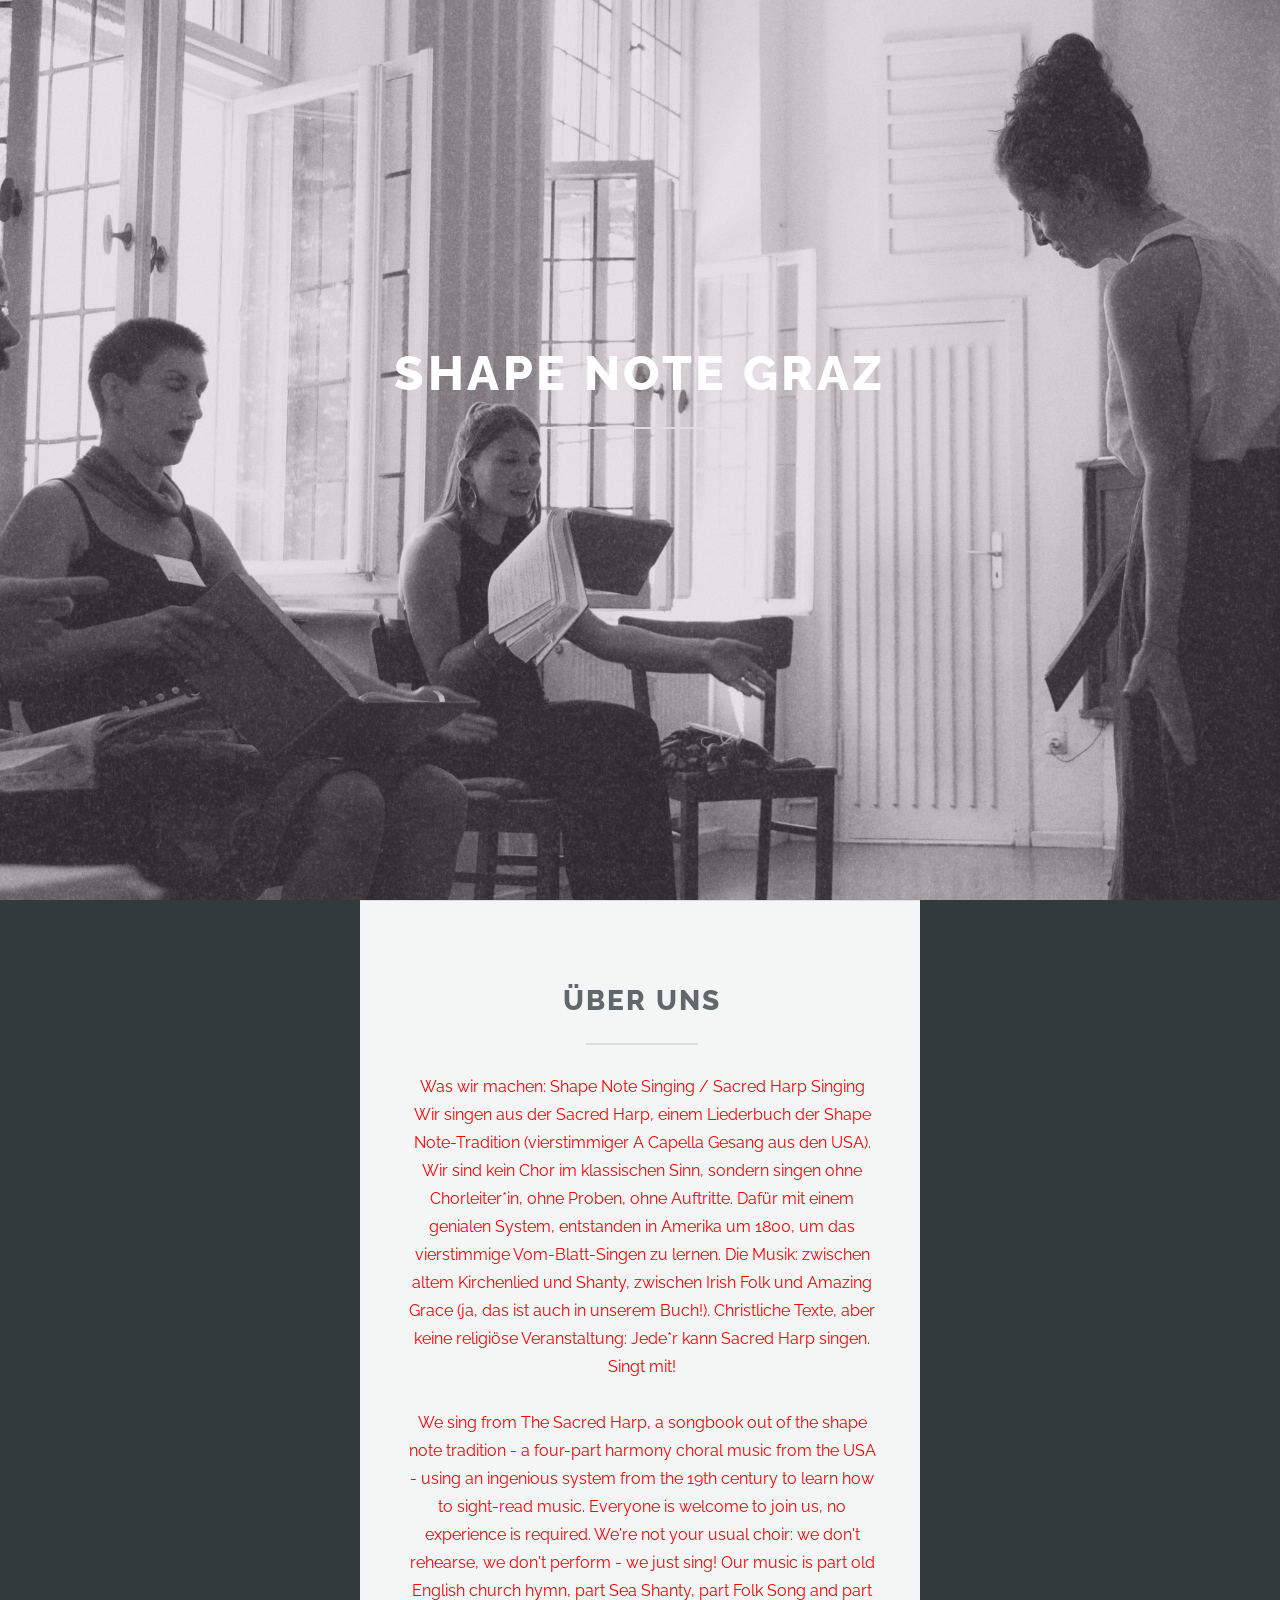
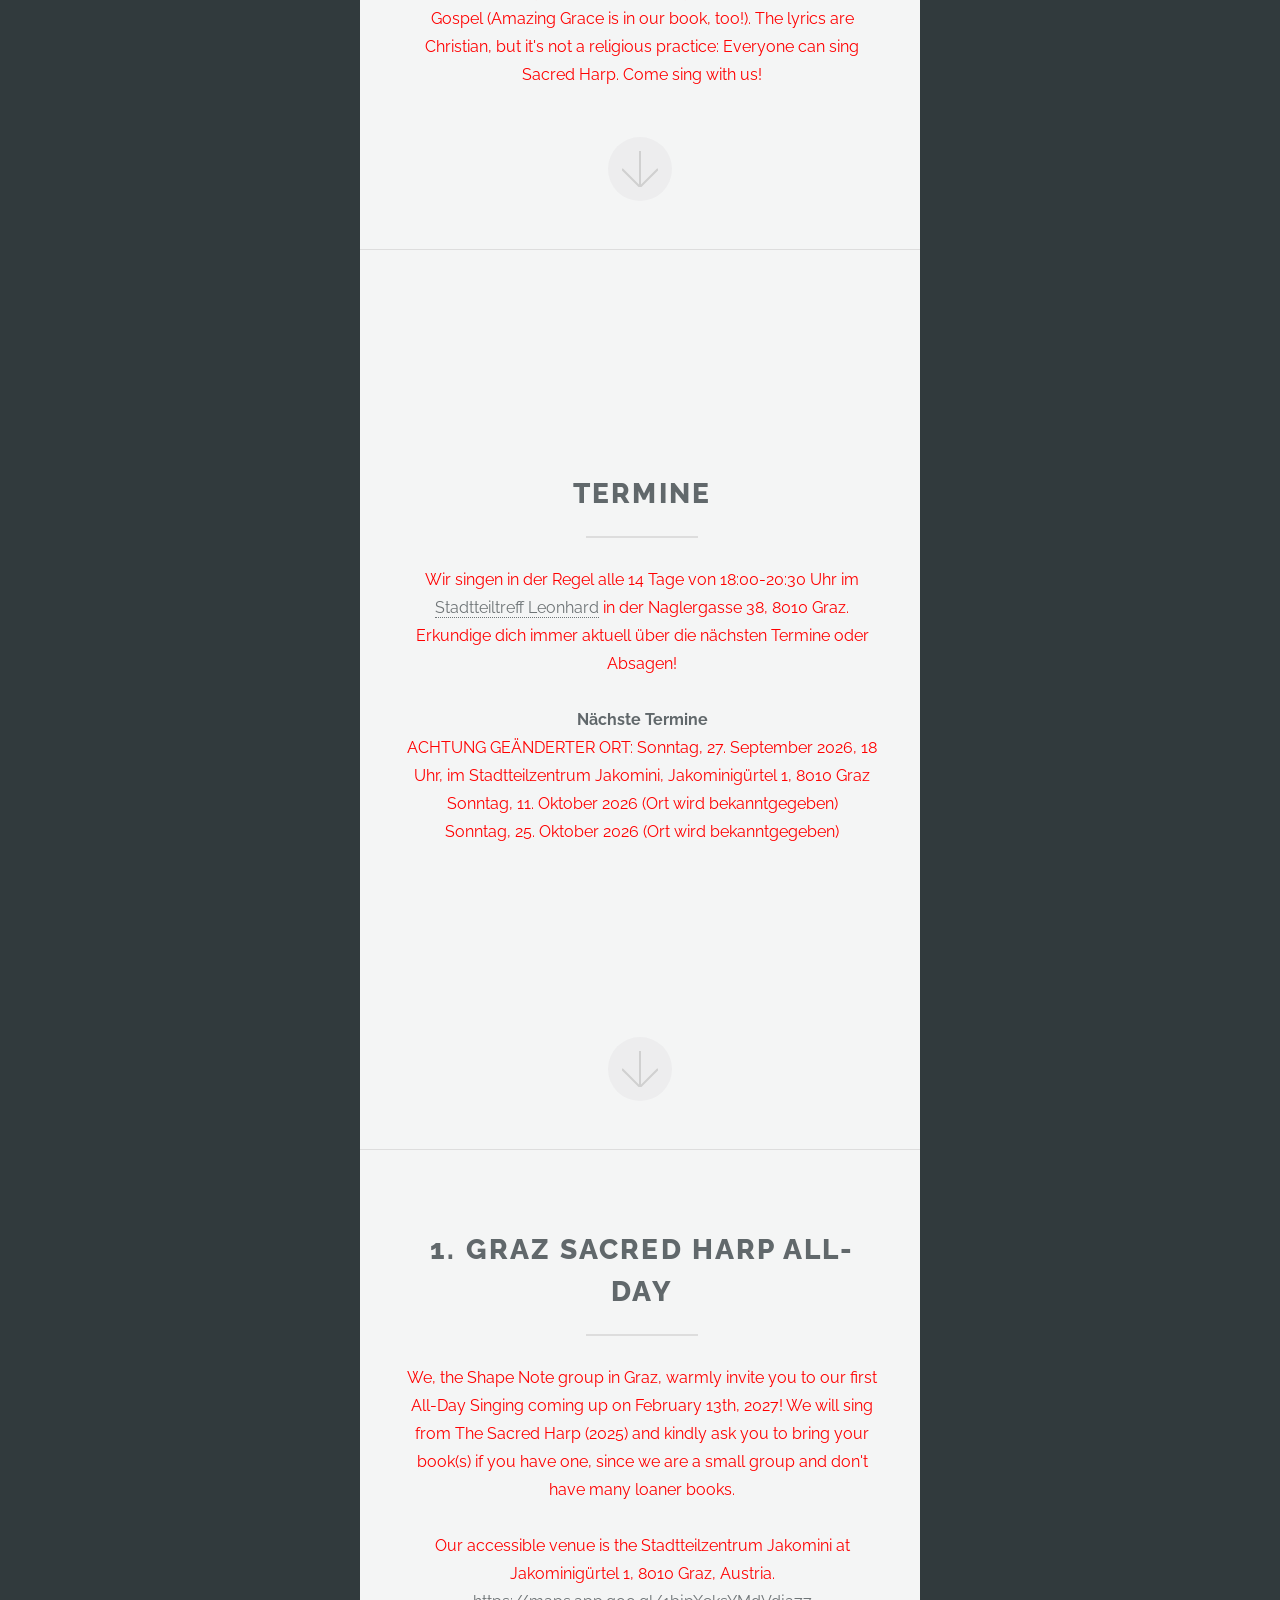
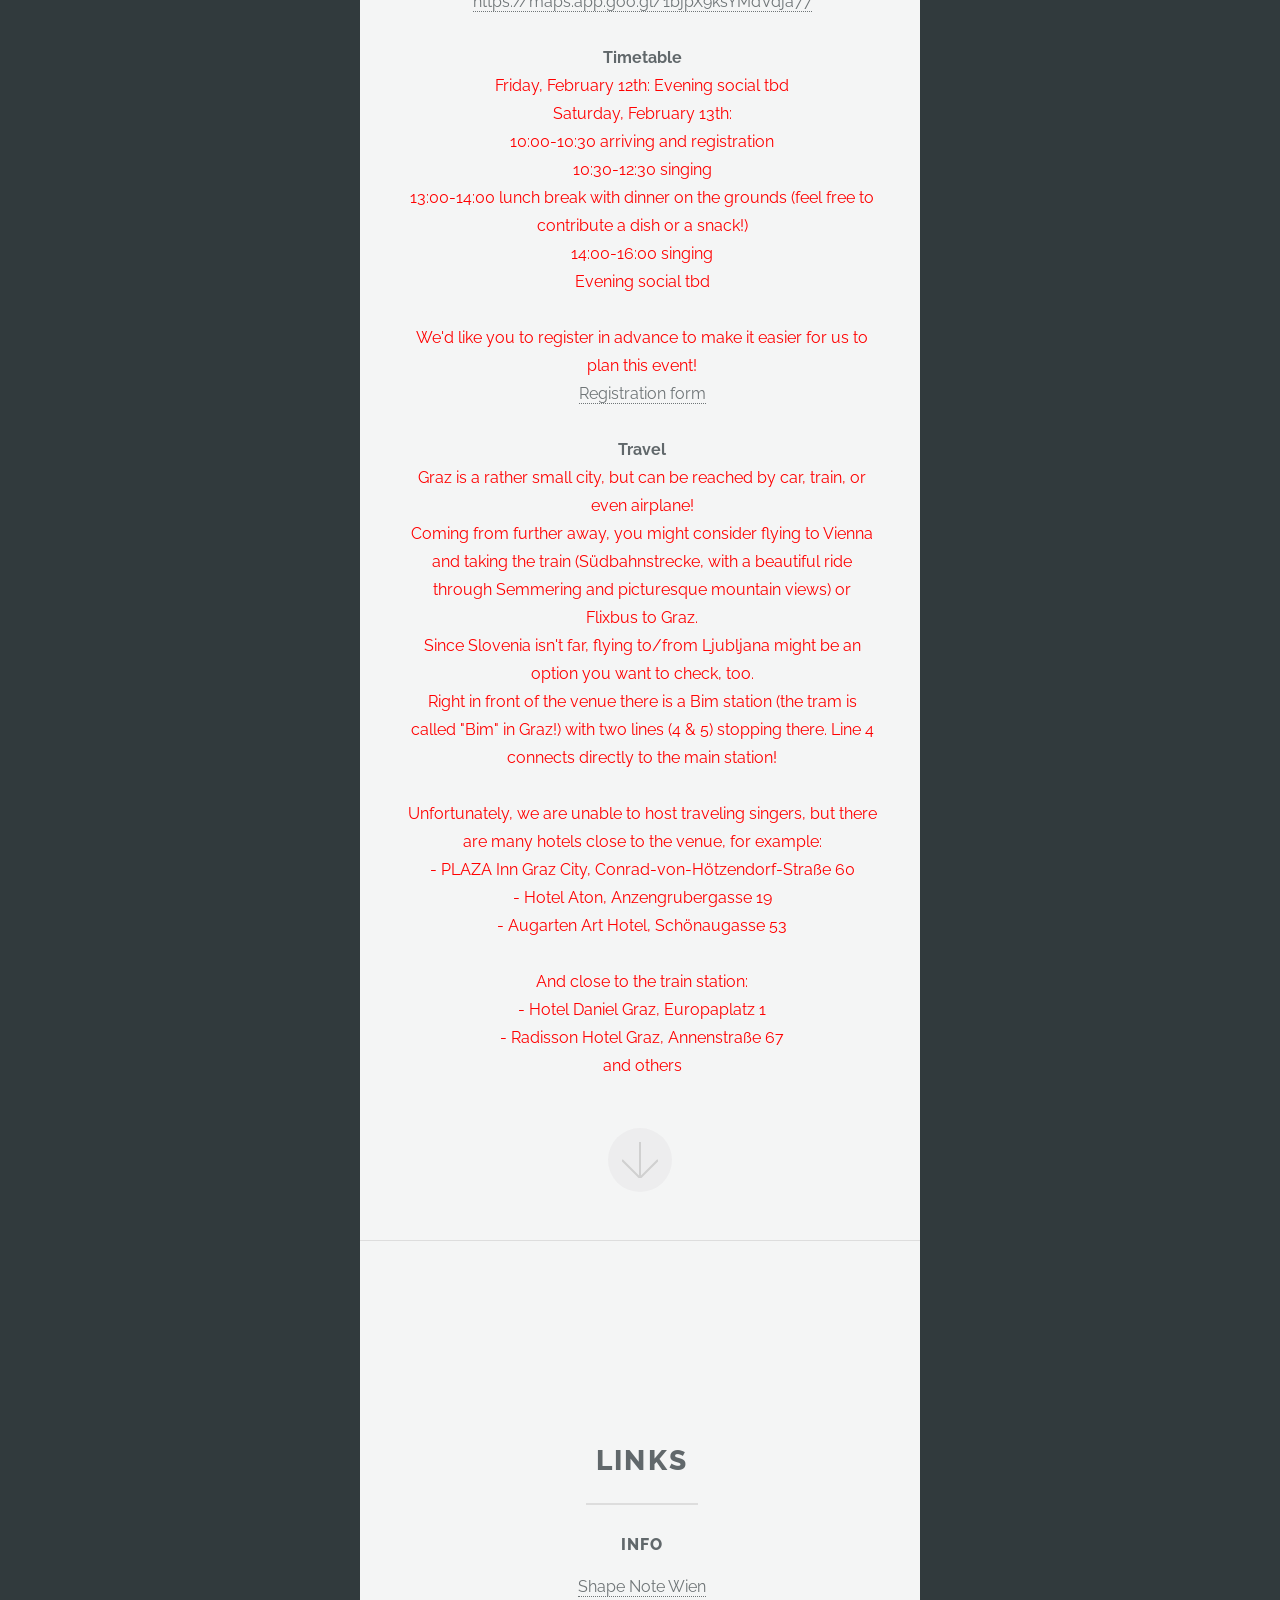
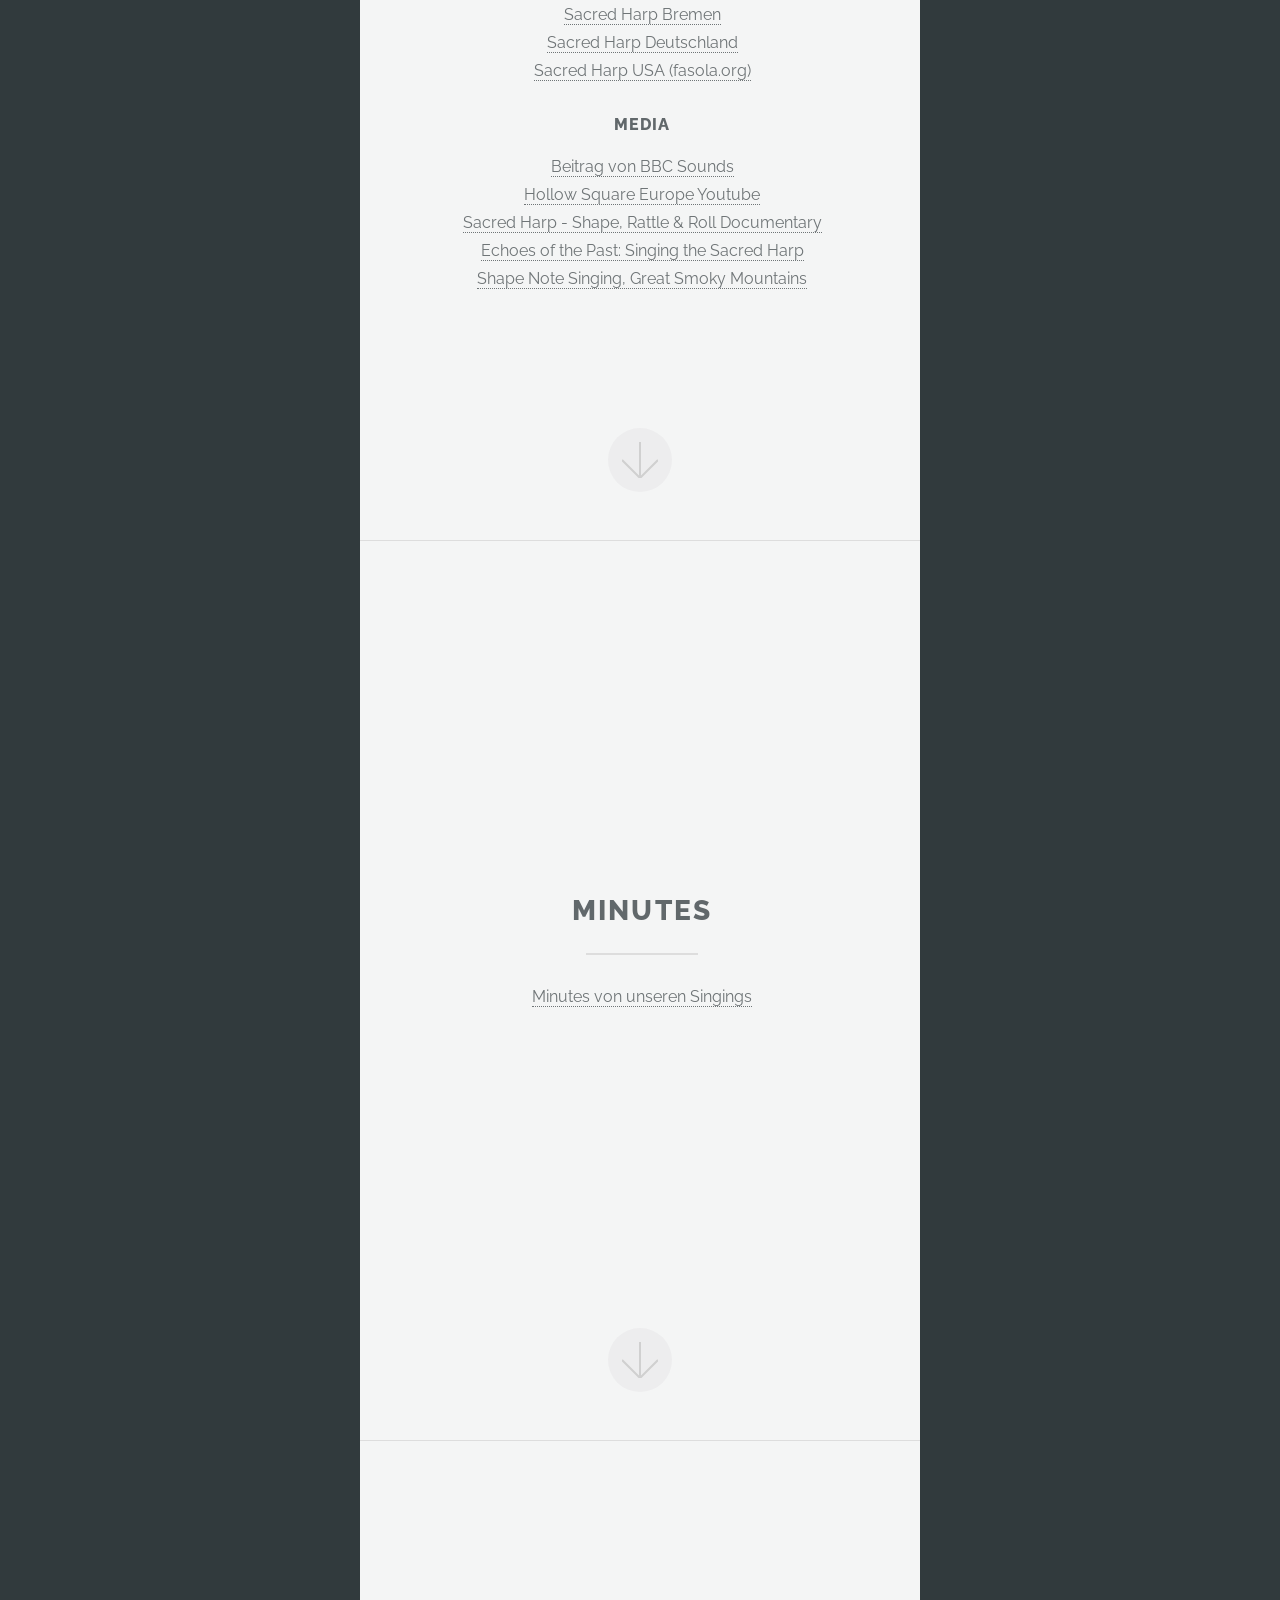
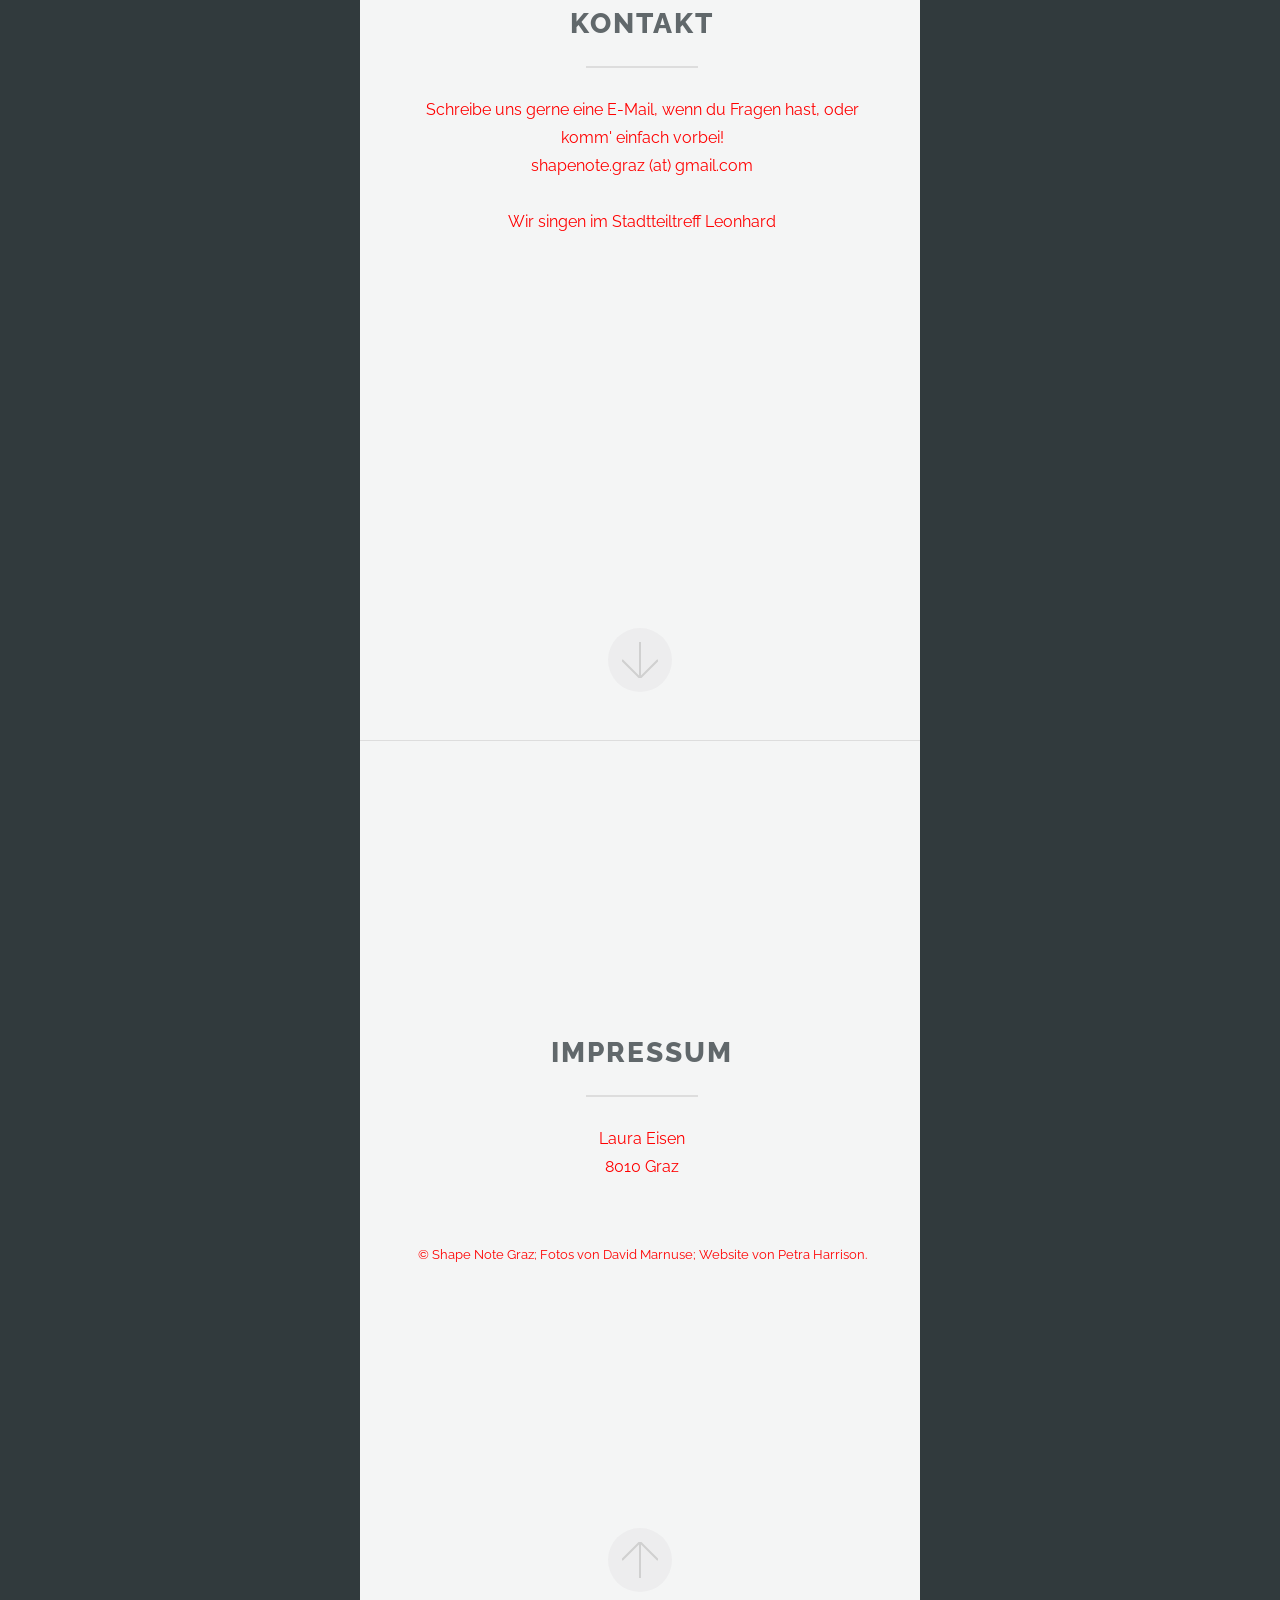
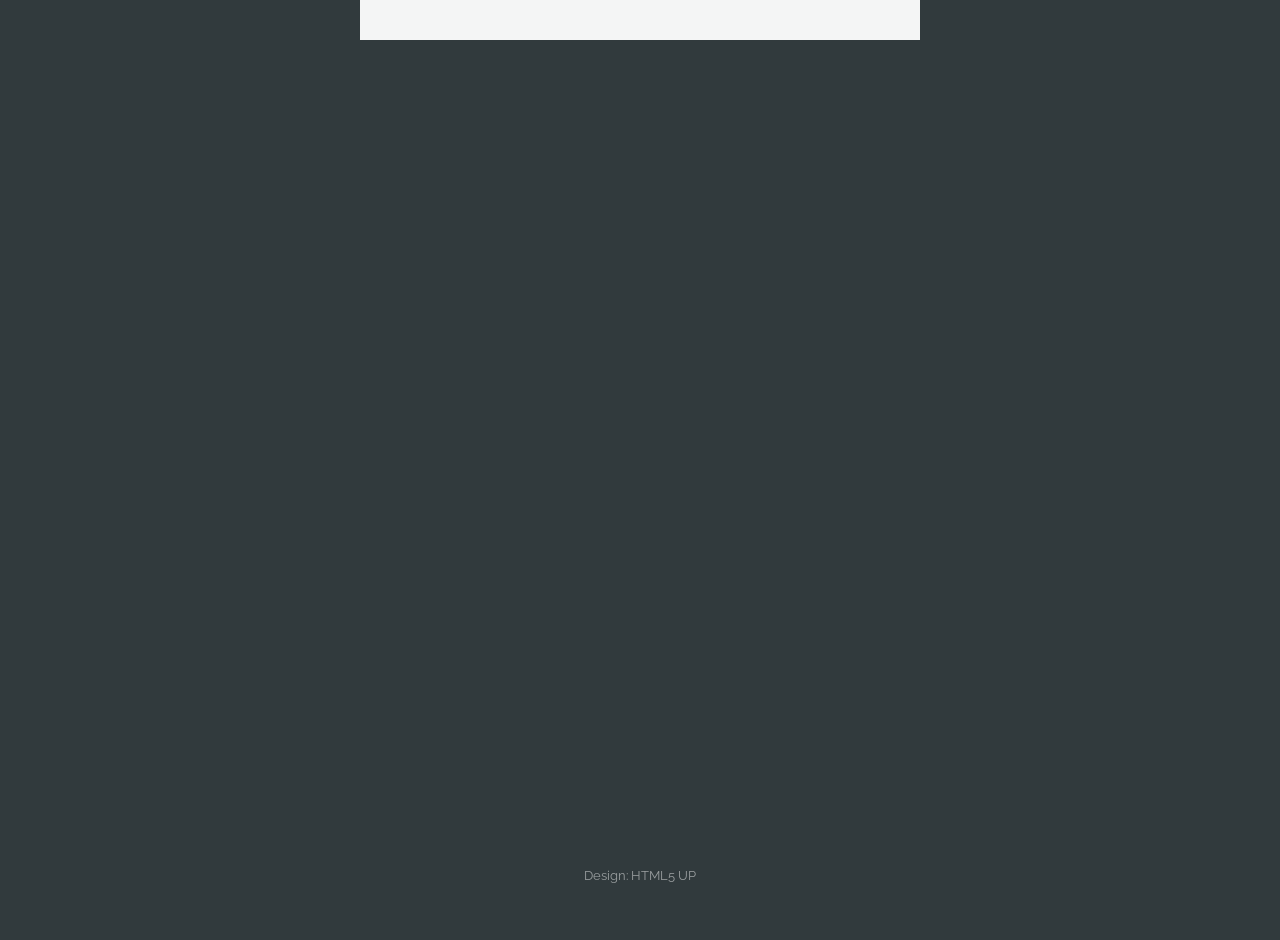
==== commit e925e595: "updated all day code" ====
--- a/shapenotegraz.html
+++ b/shapenotegraz.html
@@ -52,7 +52,7 @@
 						<br>
 						<br>
 						<strong>Nächste Termine</strong>
-							<br><p style="color: red;">ACHTUNG GEÄNDERTER ORT:</p> Sonntag, 27. September 2026, 18 Uhr, im Stadtteilzentrum Jakomini, Jakominigürtel 1, 8010 Graz
+							<br><body style ="color: red;">ACHTUNG GEÄNDERTER ORT:</style> Sonntag, 27. September 2026, 18 Uhr, im Stadtteilzentrum Jakomini, Jakominigürtel 1, 8010 Graz
 							<br>Sonntag, 11. Oktober 2026 (Ort wird bekanntgegeben)
 							<br>Sonntag, 25. Oktober 2026 (Ort wird bekanntgegeben)
 						
@@ -67,25 +67,44 @@
 			<section id="three" class="main special">
 				<div class="container">
 					<span class="image fit primary"><img src="images/shapenotegraz_03.jpg" alt="" /></span>
-					<p>
-    <meta charset="utf-8">
-</p>
-<div>We, the Shape Note group in Graz, warmly invite you to our first All-day Singing coming up on February 13th 2027! We will sing from The Sacred Harp (2025) and kindly ask you to bring your book(s) if you have one since we are a small group and don&apos;t have many loaner books.</div>
-<div>Our accessible venue is the Stadtteilzentrum Jakomini at Jakominig&uuml;rtel 1, 8010 Graz, Austria<br><a href="https://maps.app.goo.gl/1bjpX9ksYMdVdja77?fbclid=IwcGRvZgFleHRuA2FlbQIxMABicmlkETFpenhQZmlWSTgyakZOYlNnc3J0YwZhcHBfaWQQMjIyMDM5MTc4ODIwMDg5MgABHivh0VmYh7okd20HpVnqXxrC7G23jmbA12xNyTAiOczhurMDBOt3vcoU32hv_aem_7ZJuHfBZruuhjEPAvMEb1A" rel="nofollow noreferrer" role="link" tabindex="0" target="_blank">https://maps.app.goo.gl/1bjpX9ksYMdVdja77</a></div>
-<p><br></p>
-<div>TIMETABLE</div>
-<div>Friday, February 12th<br>Evening social tbd</div>
-<div>Saturday, February 13th<br>10:00-10:30 arriving and registration<br>10:30-12:30 singing<br>13:00-14:00 lunch break with dinner on the grounds (feel free to contribute a dish or a snack!)<br>14:00-16:00 singing</div>
-<div>Evening social tbd</div>
-<p><br></p>
-<div>We&apos;d like you to register in advance to make it easier for us to plan this event!<br>Link to registration form: <a href="https://docs.google.com/forms/d/e/1FAIpQLSd5ibkmKGFxCad-n-oik8t7WnDKS9aViNaMLVV2ccDIF7bvhA/viewform?usp=publish-editor" rel="nofollow noreferrer" role="link" tabindex="0" target="_blank">https://docs.google.com/.../1FAIpQLSd5ibkmKGF.../viewform...</a></div>
-<p><br></p>
-<div>TRAVEL<br><br>Graz is a rather small city, but can be reached by car, train, or even airplane!<br>Coming from further away, you might consider flying to Vienna and taking the train (S&uuml;dbahnstrecke with a beautiful ride through Semmering and picturesque mountain views) or Flixbus to Graz.<br>Since Slovenia isn&apos;t far, flying to/from Ljubljana might be an option you want to check, too.</div>
-<div>Right in front of the venue there is a Bim station (tram is called &quot;Bim&ldquo; in Graz!) with two lines (4 &amp; 5) stopping there. Line 4 connects directly to the main station!</div>
-<p><br></p>
-<div>Unfortunately, we are unable to host traveling singers, but there are many hotels close to the venue, for example:<br><br>- PLAZA Inn Graz City, Conrad-von-H&ouml;tzendorf-Stra&szlig;e 60<br>- Hotel Aton, Anzengrubergasse 19<br>- Augarten Art Hotel, Sch&ouml;naugasse 53</div>
-<p><br></p>
-<div>And close to the train station:<br>- Hotel Daniel Graz, Europaplatz 1<br>- Radisson Hotel Graz, Annenstra&szlig;e 67<br>and others</div>
+					<div class="content">
+						<header class="major">
+							<h2>1. Graz Sacred Harp All-Day</h2>
+						</header>
+						<p>We, the Shape Note group in Graz, warmly invite you to our first All-Day Singing coming up on February 13th, 2027! We will sing from The Sacred Harp (2025) and kindly ask you to bring your book(s) if you have one, since we are a small group and don't have many loaner books.
+						<br>
+						<br>Our accessible venue is the Stadtteilzentrum Jakomini at Jakominigürtel 1, 8010 Graz, Austria.
+						<br><a href="https://maps.app.goo.gl/1bjpX9ksYMdVdja77" target="_blank">https://maps.app.goo.gl/1bjpX9ksYMdVdja77</a>
+						<br>
+						<br><strong>Timetable</strong>
+						<br>Friday, February 12th: Evening social tbd
+						<br>Saturday, February 13th:
+						<br>10:00-10:30 arriving and registration
+						<br>10:30-12:30 singing
+						<br>13:00-14:00 lunch break with dinner on the grounds (feel free to contribute a dish or a snack!)
+						<br>14:00-16:00 singing
+						<br>Evening social tbd
+						<br>
+						<br>We'd like you to register in advance to make it easier for us to plan this event!
+						<br><a href="https://docs.google.com/forms/d/e/1FAIpQLSd5ibkmKGFxCad-n-oik8t7WnDKS9aViNaMLVV2ccDIF7bvhA/viewform?usp=publish-editor" target="_blank">Registration form</a>
+						<br>
+						<br><strong>Travel</strong>
+						<br>Graz is a rather small city, but can be reached by car, train, or even airplane!
+						<br>Coming from further away, you might consider flying to Vienna and taking the train (Südbahnstrecke, with a beautiful ride through Semmering and picturesque mountain views) or Flixbus to Graz.
+						<br>Since Slovenia isn't far, flying to/from Ljubljana might be an option you want to check, too.
+						<br>Right in front of the venue there is a Bim station (the tram is called "Bim" in Graz!) with two lines (4 & 5) stopping there. Line 4 connects directly to the main station!
+						<br>
+						<br>Unfortunately, we are unable to host traveling singers, but there are many hotels close to the venue, for example:
+						<br>- PLAZA Inn Graz City, Conrad-von-Hötzendorf-Straße 60
+						<br>- Hotel Aton, Anzengrubergasse 19
+						<br>- Augarten Art Hotel, Schönaugasse 53
+						<br>
+						<br>And close to the train station:
+						<br>- Hotel Daniel Graz, Europaplatz 1
+						<br>- Radisson Hotel Graz, Annenstraße 67
+						<br>and others
+					</p>
+					</div>
 					<a href="#four" class="goto-next scrolly">Weiter</a>
 				</div>
 			</section>
